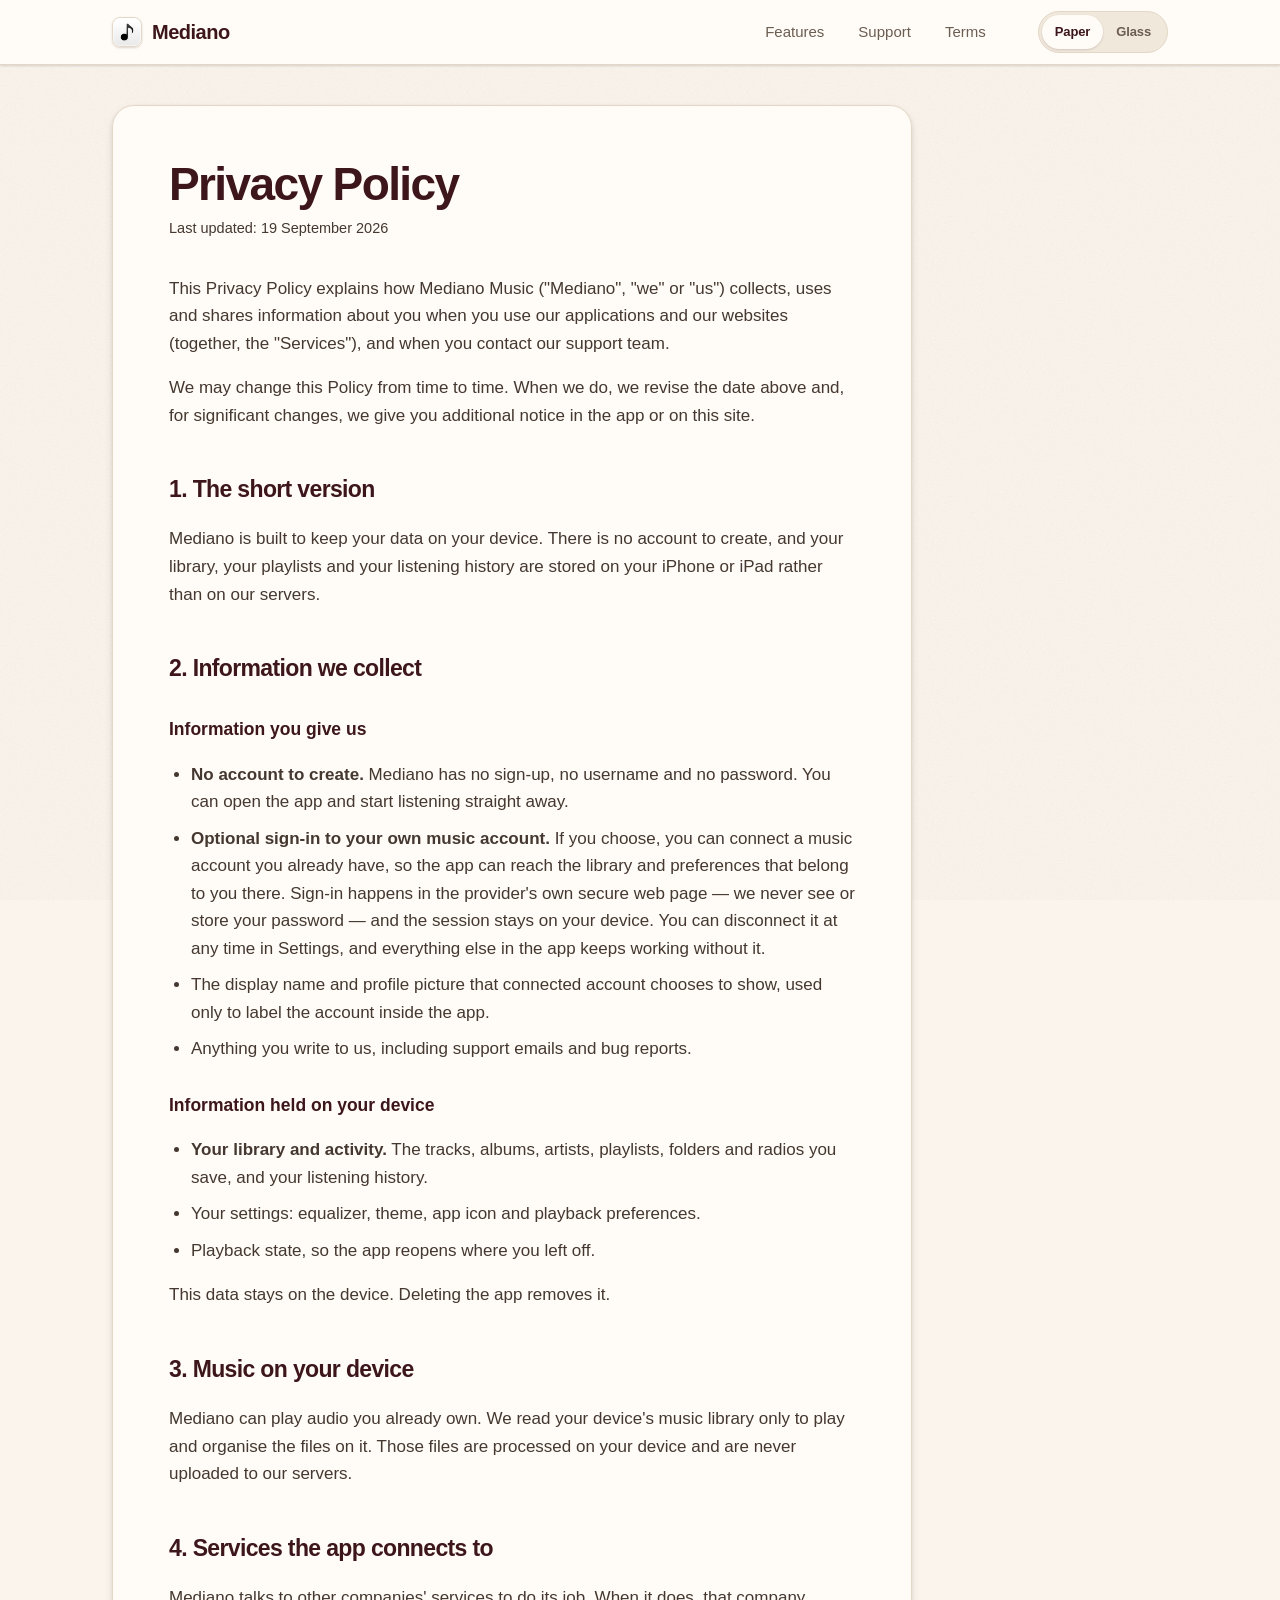
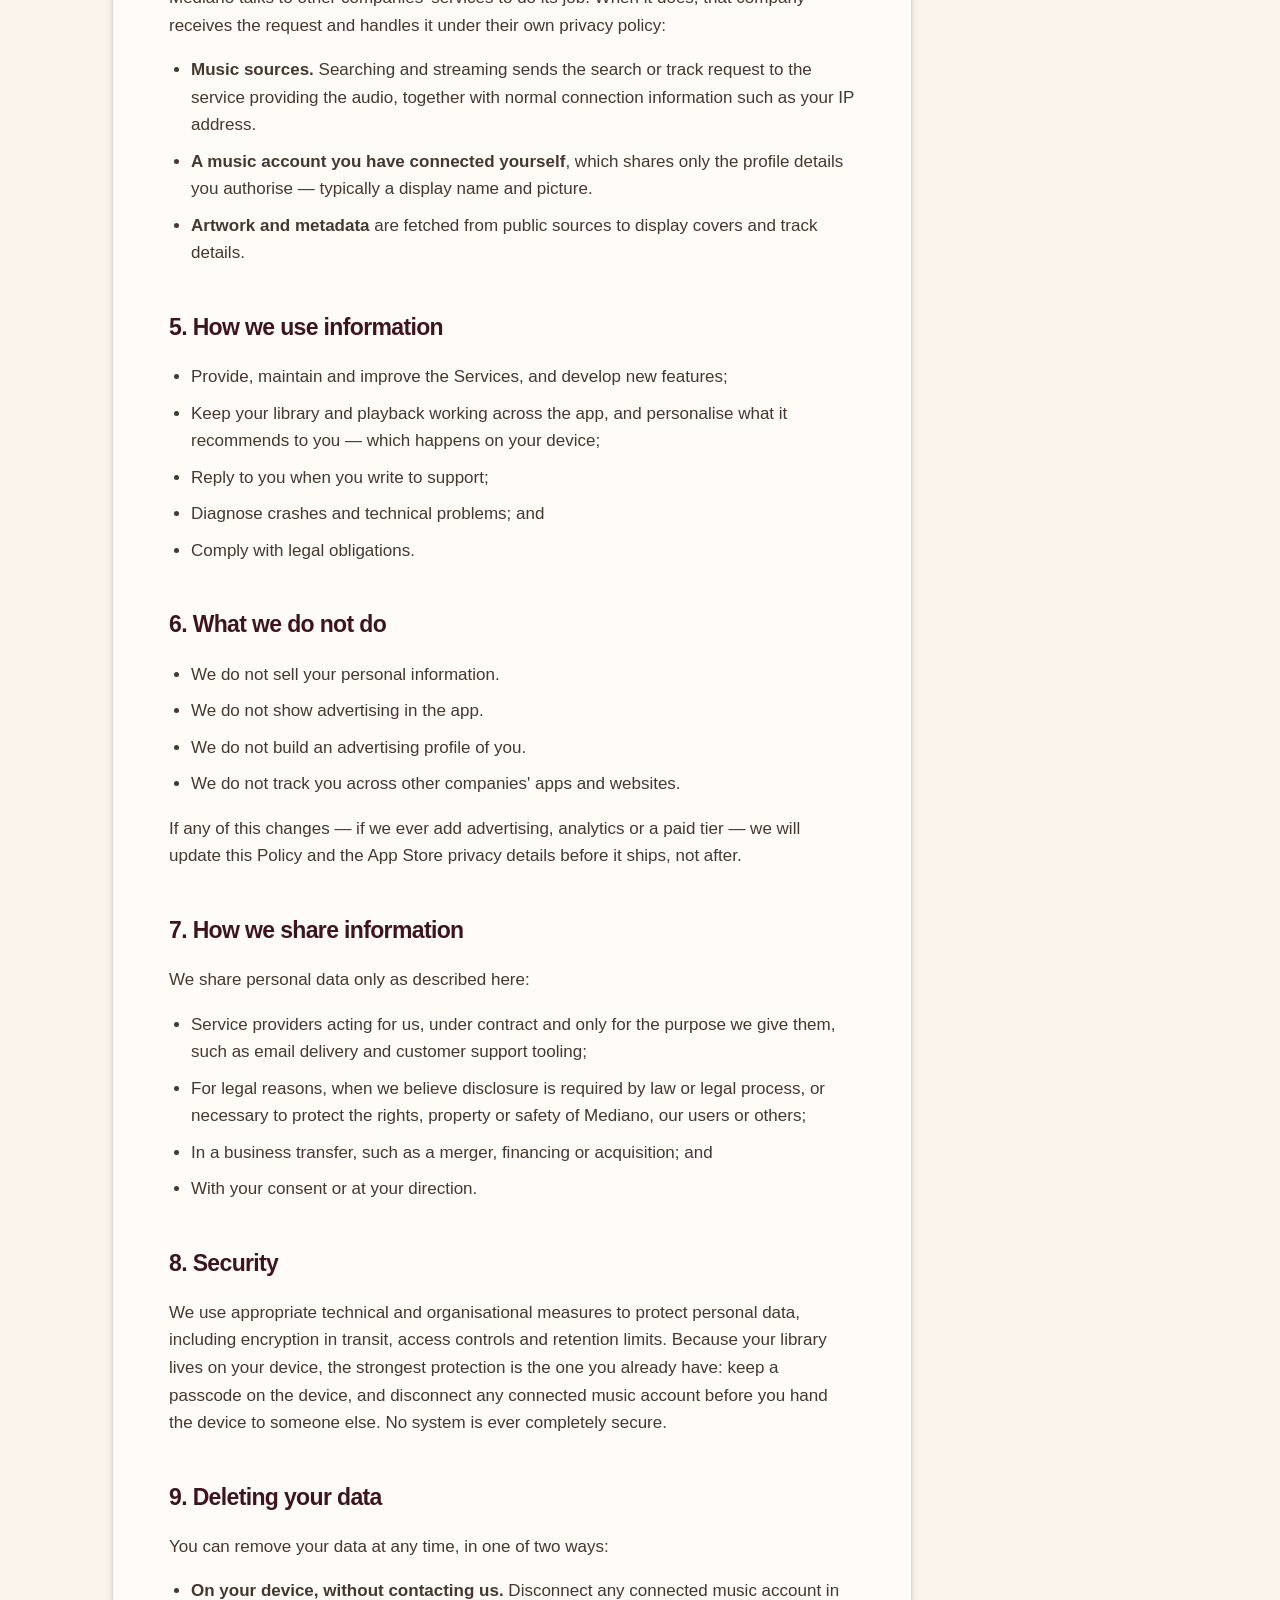
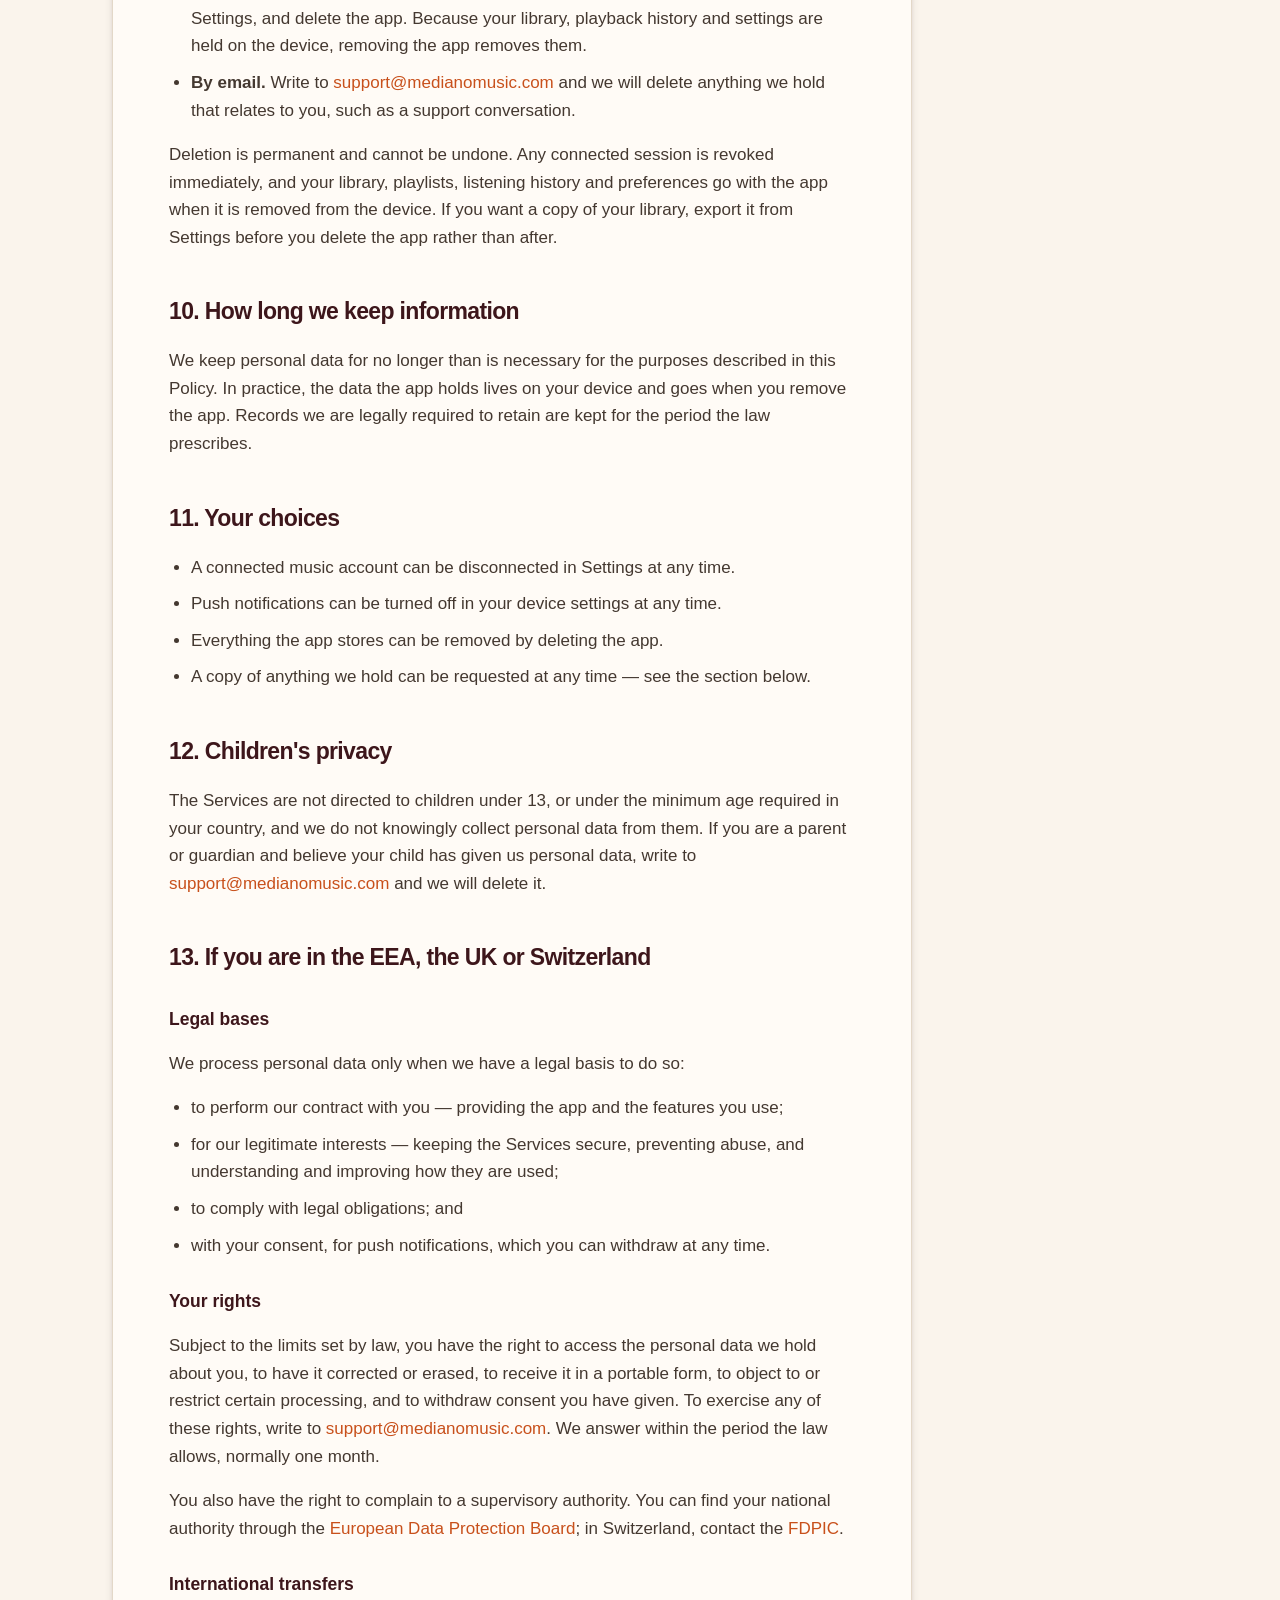
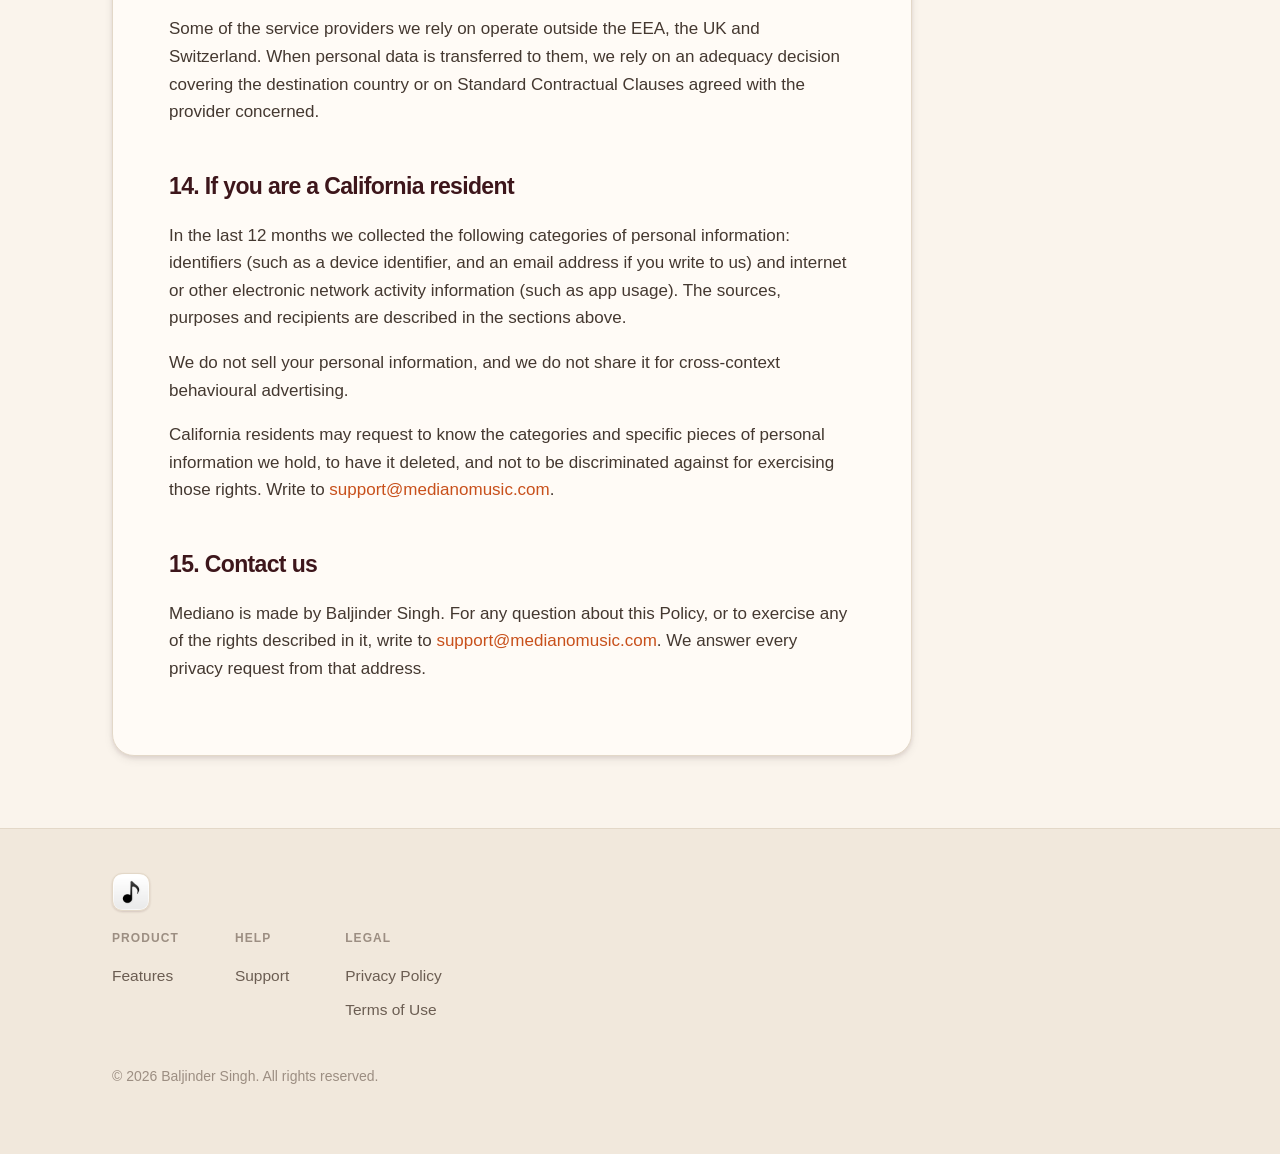
==== privacy.html @ 974071ff "Mediano website Static marketing site: landing page, support, privacy policy, terms. Includes app sc" ====
<!DOCTYPE html>
<html lang="en">
<head>
<meta charset="UTF-8">
<meta name="viewport" content="width=device-width, initial-scale=1">
<title>Privacy Policy — Mediano</title>
<meta name="theme-color" content="#FAF4EC">
<link rel="canonical" href="https://medianomusic.com/privacy.html">
<link rel="icon" href="favicon.png">
<link rel="stylesheet" href="styles.css?v=7">
</head>
<body>

<header>
  <nav class="nav wrap">
    <a class="logo" href="/"><img src="img/appicon.png" alt=""> Mediano</a>
    <div class="nav-links">
      <a href="index.html#features">Features</a>
      <a href="support.html">Support</a>
      <a href="terms.html">Terms</a>
    </div>
      <div class="skin-switch" role="group" aria-label="Site design">
        <button type="button" data-skin="paper" aria-pressed="true">Paper</button>
        <button type="button" data-skin="glass" aria-pressed="false">Glass</button>
      </div>
  </nav>
</header>

<main class="wrap">
  <article class="page">
  <h1>Privacy Policy</h1>
  <p class="updated">Last updated: 19 September 2026</p>

  <p>
    This Privacy Policy explains how Mediano Music ("Mediano", "we" or "us")
    collects, uses and shares information about you when you use our
    applications and our websites (together, the "Services"), and when you
    contact our support team.
  </p>
  <p>
    We may change this Policy from time to time. When we do, we revise the date
    above and, for significant changes, we give you additional notice in the app
    or on this site.
  </p>

  <h2>1. The short version</h2>
  <p>
    Mediano is built to keep your data on your device. There is no account to
    create, and your library, your playlists and your listening history are
    stored on your iPhone or iPad rather than on our servers.
  </p>

  <h2>2. Information we collect</h2>

  <h3>Information you give us</h3>
  <ul>
    <li><strong>No account to create.</strong> Mediano has no sign-up, no username and no password. You can open the app and start listening straight away.</li>
    <li><strong>Optional sign-in to your own music account.</strong> If you choose, you can connect a music account you already have, so the app can reach the library and preferences that belong to you there. Sign-in happens in the provider's own secure web page — we never see or store your password — and the session stays on your device. You can disconnect it at any time in Settings, and everything else in the app keeps working without it.</li>
    <li>The display name and profile picture that connected account chooses to show, used only to label the account inside the app.</li>
    <li>Anything you write to us, including support emails and bug reports.</li>
  </ul>

  <h3>Information held on your device</h3>
  <ul>
    <li><strong>Your library and activity.</strong> The tracks, albums, artists, playlists, folders and radios you save, and your listening history.</li>
    <li>Your settings: equalizer, theme, app icon and playback preferences.</li>
    <li>Playback state, so the app reopens where you left off.</li>
  </ul>
  <p>This data stays on the device. Deleting the app removes it.</p>

  <h2>3. Music on your device</h2>
  <p>
    Mediano can play audio you already own. We read your device's music library
    only to play and organise the files on it. Those files are processed on your
    device and are never uploaded to our servers.
  </p>

  <h2>4. Services the app connects to</h2>
  <p>
    Mediano talks to other companies' services to do its job. When it does, that
    company receives the request and handles it under their own privacy policy:
  </p>
  <ul>
    <li><strong>Music sources.</strong> Searching and streaming sends the search or track request to the service providing the audio, together with normal connection information such as your IP address.</li>
    <li><strong>A music account you have connected yourself</strong>, which shares only the profile details you authorise — typically a display name and picture.</li>
    <li><strong>Artwork and metadata</strong> are fetched from public sources to display covers and track details.</li>
  </ul>

  <h2>5. How we use information</h2>
  <ul>
    <li>Provide, maintain and improve the Services, and develop new features;</li>
    <li>Keep your library and playback working across the app, and personalise what it recommends to you — which happens on your device;</li>
    <li>Reply to you when you write to support;</li>
    <li>Diagnose crashes and technical problems; and</li>
    <li>Comply with legal obligations.</li>
  </ul>

  <h2>6. What we do not do</h2>
  <ul>
    <li>We do not sell your personal information.</li>
    <li>We do not show advertising in the app.</li>
    <li>We do not build an advertising profile of you.</li>
    <li>We do not track you across other companies' apps and websites.</li>
  </ul>
  <p>
    If any of this changes — if we ever add advertising, analytics or a paid
    tier — we will update this Policy and the App Store privacy details before
    it ships, not after.
  </p>

  <h2>7. How we share information</h2>
  <p>We share personal data only as described here:</p>
  <ul>
    <li>Service providers acting for us, under contract and only for the purpose we give them, such as email delivery and customer support tooling;</li>
    <li>For legal reasons, when we believe disclosure is required by law or legal process, or necessary to protect the rights, property or safety of Mediano, our users or others;</li>
    <li>In a business transfer, such as a merger, financing or acquisition; and</li>
    <li>With your consent or at your direction.</li>
  </ul>

  <h2>8. Security</h2>
  <p>
    We use appropriate technical and organisational measures to protect personal
    data, including encryption in transit, access controls and retention limits.
    Because your library lives on your device, the strongest protection is the
    one you already have: keep a passcode on the device, and disconnect any
    connected music account before you hand the device to someone else. No system
    is ever completely secure.
  </p>

  <h2>9. Deleting your data</h2>
  <p>You can remove your data at any time, in one of two ways:</p>
  <ul>
    <li><strong>On your device, without contacting us.</strong> Disconnect any connected music account in Settings, and delete the app. Because your library, playback history and settings are held on the device, removing the app removes them.</li>
    <li><strong>By email.</strong> Write to <a href="mailto:support@medianomusic.com">support@medianomusic.com</a> and we will delete anything we hold that relates to you, such as a support conversation.</li>
  </ul>
  <p>
    Deletion is permanent and cannot be undone. Any connected session is revoked
    immediately, and your library, playlists, listening history and preferences
    go with the app when it is removed from the device. If you want a copy of your
    library, export it from Settings before you delete the app rather than after.
  </p>

  <h2>10. How long we keep information</h2>
  <p>
    We keep personal data for no longer than is necessary for the purposes
    described in this Policy. In practice, the data the app holds lives on your
    device and goes when you remove the app. Records we are legally required to
    retain are kept for the period the law prescribes.
  </p>

  <h2>11. Your choices</h2>
  <ul>
    <li>A connected music account can be disconnected in Settings at any time.</li>
    <li>Push notifications can be turned off in your device settings at any time.</li>
    <li>Everything the app stores can be removed by deleting the app.</li>
    <li>A copy of anything we hold can be requested at any time — see the section below.</li>
  </ul>

  <h2>12. Children's privacy</h2>
  <p>
    The Services are not directed to children under 13, or under the minimum age
    required in your country, and we do not knowingly collect personal data from
    them. If you are a parent or guardian and believe your child has given us
    personal data, write to
    <a href="mailto:support@medianomusic.com">support@medianomusic.com</a> and we will delete it.
  </p>

  <h2>13. If you are in the EEA, the UK or Switzerland</h2>

  <h3>Legal bases</h3>
  <p>We process personal data only when we have a legal basis to do so:</p>
  <ul>
    <li>to perform our contract with you — providing the app and the features you use;</li>
    <li>for our legitimate interests — keeping the Services secure, preventing abuse, and understanding and improving how they are used;</li>
    <li>to comply with legal obligations; and</li>
    <li>with your consent, for push notifications, which you can withdraw at any time.</li>
  </ul>

  <h3>Your rights</h3>
  <p>
    Subject to the limits set by law, you have the right to access the personal
    data we hold about you, to have it corrected or erased, to receive it in a
    portable form, to object to or restrict certain processing, and to withdraw
    consent you have given. To exercise any of these rights, write to
    <a href="mailto:support@medianomusic.com">support@medianomusic.com</a>. We answer within the
    period the law allows, normally one month.
  </p>
  <p>
    You also have the right to complain to a supervisory authority. You can find
    your national authority through the
    <a href="https://edpb.europa.eu/about-edpb/board/members_en">European Data Protection Board</a>;
    in Switzerland, contact the
    <a href="https://www.edoeb.admin.ch/edoeb/en/home/the-fdpic/contact.html">FDPIC</a>.
  </p>

  <h3>International transfers</h3>
  <p>
    Some of the service providers we rely on operate outside the EEA, the UK and
    Switzerland. When personal data is transferred to them, we rely on an
    adequacy decision covering the destination country or on Standard Contractual
    Clauses agreed with the provider concerned.
  </p>

  <h2>14. If you are a California resident</h2>
  <p>
    In the last 12 months we collected the following categories of personal
    information: identifiers (such as a device identifier, and an email address
    if you write to us) and internet or other electronic network activity
    information (such as app usage). The sources, purposes and recipients are
    described in the sections above.
  </p>
  <p>
    We do not sell your personal information, and we do not share it for
    cross-context behavioural advertising.
  </p>
  <p>
    California residents may request to know the categories and specific pieces
    of personal information we hold, to have it deleted, and not to be
    discriminated against for exercising those rights. Write to
    <a href="mailto:support@medianomusic.com">support@medianomusic.com</a>.
  </p>

  <h2>15. Contact us</h2>
  <p>
    Mediano is made by Baljinder Singh. For any question about this Policy, or to
    exercise any of the rights described in it, write to
    <a href="mailto:support@medianomusic.com">support@medianomusic.com</a>. We answer every
    privacy request from that address.
  </p>
</article>
</main>

<footer>
  <div class="wrap">
    <img class="foot-mark" src="img/appicon.png" alt="Mediano">
    <div class="foot">
      <div class="foot-col"><h4>Product</h4><a href="index.html#features">Features</a></div>
      <div class="foot-col"><h4>Help</h4><a href="support.html">Support</a></div>
      <div class="foot-col"><h4>Legal</h4><a href="privacy.html">Privacy Policy</a><a href="terms.html">Terms of Use</a></div>
    </div>
    <p class="copy">© 2026 Baljinder Singh. All rights reserved.</p>
  </div>
</footer>

<script src="paper.js?v=7"></script>
</body>
</html>
---- styles.css ----
/* ===================================================================
   Mediano — paper.
   The web translation of the app's design language.

   Taken straight from the app:
     · AuriaPalette.linen / .bone      -> the paper the site is printed on
     · AuriaPalette.maroon (default)   -> the brand ink
     · builtInAccents "Rust" #C8501B   -> the accent that acts
     · PaperMetrics.openRadius 22      -> every corner
     · PaperMetrics.sideInset 22       -> every gutter
     · PaperMotion.unfold spring       -> how things arrive

   PaperUnfold's rules are law here too:
     1. A sheet is opaque from frame one. No opacity animation. Ever.
     2. Content never scales and never reflows. It sits at final size
        and gets uncovered.
     3. No blur, no cross-fade, no placeholder.
   =================================================================== */

:root {
  /* paper */
  --paper:        #FAF4EC;  /* linen bg       */
  --paper-raised: #FFFBF6;  /* linen surface  */
  --paper-warm:   #EADFCE;  /* linen warm     */
  --paper-sunk:   #F1E8DC;  /* linen bgSoft   */

  /* ink */
  --ink:          #241A15;  /* cocoa bg, used as text */
  --ink-soft:     #6B5D52;
  --ink-faint:    #9C8E82;

  /* brand */
  --maroon:       #3D161B;  /* default palette bg      */
  --maroon-lift:  #54242B;  /* default palette surface */
  --rust:         #C8501B;  /* accent "Rust"           */
  --amber:        #B8790E;  /* accent "Amber"          */

  /* paper edges — warm, never grey */
  --edge:         #E3D8C8;

  /* Material elevation, warmed. Two shadows each: key light + ambient. */
  --lift-1: 0 1px 2px rgba(61, 22, 27, .10), 0 1px 3px rgba(61, 22, 27, .06);
  --lift-2: 0 2px 4px rgba(61, 22, 27, .10), 0 4px 10px rgba(61, 22, 27, .07);
  --lift-3: 0 4px 8px rgba(61, 22, 27, .11), 0 10px 22px rgba(61, 22, 27, .09);
  --lift-4: 0 8px 14px rgba(61, 22, 27, .13), 0 20px 40px rgba(61, 22, 27, .11);

  --radius:  22px;   /* PaperMetrics.openRadius */
  --radius-s: 14px;
  --inset:   22px;   /* PaperMetrics.sideInset  */
  --maxw:   1100px;
}

* { box-sizing: border-box; }
html { scroll-behavior: smooth; }

body {
  margin: 0;
  color: var(--ink);
  background: var(--paper);
  font: 17px/1.62 -apple-system, BlinkMacSystemFont, "SF Pro Text", "Segoe UI",
        Roboto, Helvetica, Arial, sans-serif;
  -webkit-font-smoothing: antialiased;
  text-rendering: optimizeLegibility;
}

/* The grain. A single tiled SVG, so the paper is never a flat colour.
   z-index: -1 keeps this fixed layer behind the page for good. At z-index 0
   it could composite over everything below the fold and blank the page. */
body::before {
  content: "";
  position: fixed; inset: 0; pointer-events: none; z-index: -1;
  opacity: .45;
  background-image: url("data:image/svg+xml,%3Csvg xmlns='http://www.w3.org/2000/svg' width='140' height='140'%3E%3Cfilter id='n'%3E%3CfeTurbulence type='fractalNoise' baseFrequency='.85' numOctaves='3'/%3E%3CfeColorMatrix type='saturate' values='0'/%3E%3C/filter%3E%3Crect width='140' height='140' filter='url(%23n)' opacity='.22'/%3E%3C/svg%3E");
}
main, header, footer { position: relative; z-index: 1; }

a { color: var(--rust); text-decoration: none; }
a:hover { text-decoration: underline; }

.wrap { max-width: var(--maxw); margin: 0 auto; padding-inline: var(--inset); }

/* ---------------- top bar: a sheet laid over the page ---------------- */
header {
  position: sticky; top: 0; z-index: 40;
  background: var(--paper-raised);
  border-bottom: 1px solid var(--edge);
  box-shadow: var(--lift-1);
}
.nav { display: flex; align-items: center; gap: 24px; height: 64px; }
.logo {
  font-weight: 800; font-size: 20px; letter-spacing: -.025em;
  color: var(--maroon);
}
.logo:hover { text-decoration: none; }
.nav-links { margin-left: auto; display: flex; gap: 6px; }
.nav-links a {
  color: var(--ink-soft); font-size: 15px; font-weight: 500;
  padding: 8px 14px; border-radius: 999px;
}
.nav-links a:hover { background: var(--paper-sunk); color: var(--ink); text-decoration: none; }

/* ---------------- hero ---------------- */
.hero { padding-block: 84px 20px; }
.hero-inner { max-width: 760px; }

.chip {
  display: inline-flex; align-items: center; gap: 8px;
  background: var(--paper-raised); border: 1px solid var(--edge);
  border-radius: 999px; padding: 7px 16px 7px 12px;
  font-size: 13.5px; font-weight: 600; color: var(--maroon);
  box-shadow: var(--lift-1); margin-bottom: 26px;
}
.chip .dot {
  width: 8px; height: 8px; border-radius: 50%; background: var(--rust);
}

h1 {
  font-size: clamp(42px, 7.4vw, 82px);
  line-height: .98; letter-spacing: -.035em; font-weight: 800;
  margin: 0 0 22px; color: var(--maroon);
}
h1 em { font-style: normal; color: var(--rust); }

.lede {
  font-size: clamp(17px, 2.1vw, 21px); color: var(--ink-soft);
  max-width: 600px; margin: 0 0 32px;
}

/* ---------------- buttons: paper that presses ---------------- */
.row { display: flex; gap: 12px; flex-wrap: wrap; align-items: center; }

.btn {
  position: relative; overflow: hidden;
  display: inline-flex; align-items: center; gap: 9px;
  padding: 14px 26px; border-radius: 999px;
  font-size: 16px; font-weight: 650; border: 1px solid transparent;
  cursor: pointer; user-select: none;
  transition: box-shadow .18s ease, transform .18s ease, background .18s ease;
}
.btn-primary {
  background: var(--rust); color: #FFF7F1; box-shadow: var(--lift-2);
}
.btn-primary:hover { box-shadow: var(--lift-3); transform: translateY(-1px); text-decoration: none; }
.btn-primary:active { box-shadow: var(--lift-1); transform: translateY(1px); }

.btn-paper {
  background: var(--paper-raised); color: var(--maroon);
  border-color: var(--edge); box-shadow: var(--lift-1);
}
.btn-paper:hover { box-shadow: var(--lift-2); transform: translateY(-1px); text-decoration: none; }
.btn-paper:active { box-shadow: none; transform: translateY(1px); }

.btn[aria-disabled="true"] { opacity: .5; pointer-events: none; }

/* Material ripple — driven by paper.js */
.ripple {
  position: absolute; border-radius: 50%; transform: scale(0);
  background: currentColor; opacity: .26; pointer-events: none;
  animation: ripple .55s cubic-bezier(.22,.61,.36,1) forwards;
}
@keyframes ripple { to { transform: scale(2.6); opacity: 0; } }

/* ---------------- sections ---------------- */
section { padding-block: 64px; }
.section-head { max-width: 640px; margin-bottom: 36px; }
h2 {
  font-size: clamp(30px, 4.2vw, 44px); letter-spacing: -.028em;
  font-weight: 800; margin: 0 0 12px; color: var(--maroon);
}
.section-lede { color: var(--ink-soft); margin: 0; font-size: 18px; }

/* ---------------- the sheets ---------------- */
.grid {
  display: grid; gap: 16px;
  grid-template-columns: repeat(auto-fit, minmax(258px, 1fr));
}

.sheet {
  background: var(--paper-raised);
  border: 1px solid var(--edge);
  border-radius: var(--radius);
  padding: 26px 24px 28px;
  box-shadow: var(--lift-1);
  transition: box-shadow .22s ease, transform .22s ease;
}
.sheet:hover { box-shadow: var(--lift-3); transform: translateY(-3px); }

.sheet h3 {
  margin: 0 0 8px; font-size: 19px; font-weight: 700;
  letter-spacing: -.015em; color: var(--maroon);
}
.sheet p { margin: 0; color: var(--ink-soft); font-size: 15.5px; line-height: 1.55; }

.sheet .mark {
  width: 40px; height: 40px; border-radius: 12px; margin-bottom: 16px;
  display: grid; place-items: center;
  background: var(--paper-warm); color: var(--maroon);
  font-size: 19px; font-weight: 800;
}
.sheet.signature { background: var(--maroon); border-color: var(--maroon); }
.sheet.signature h3 { color: #FBEFE6; }
.sheet.signature p { color: #D8C3B8; }
.sheet.signature .mark { background: var(--maroon-lift); color: #F6D9C4; }

/* ---------------- specs: one folded strip ---------------- */
.specs {
  display: grid; gap: 1px; background: var(--edge);
  border: 1px solid var(--edge); border-radius: var(--radius);
  overflow: hidden; box-shadow: var(--lift-2);
  grid-template-columns: repeat(auto-fit, minmax(190px, 1fr));
}
.spec { background: var(--paper-raised); padding: 24px; }
.spec dt {
  margin: 0 0 6px; font-size: 12px; font-weight: 700; letter-spacing: .09em;
  text-transform: uppercase; color: var(--ink-faint);
}
.spec dd { margin: 0; font-size: 18px; font-weight: 700; color: var(--maroon); }

/* ---------------- closing band ---------------- */
.band {
  background: var(--maroon); color: #FBEFE6;
  border-radius: var(--radius); padding: clamp(32px, 6vw, 60px);
  box-shadow: var(--lift-4);
}
.band h2 { color: #FBEFE6; }
.band p { color: #D8C3B8; font-size: 18px; max-width: 520px; margin: 0 0 28px; }
.band .btn-paper { background: #FBEFE6; border-color: transparent; color: var(--maroon); }

/* ---------------- unfold (PaperMotion) ----------------
   Uncovered, never faded. The sheet is opaque the whole way. */
/* Safe by default: the sheet is only hidden once paper.js says it is running,
   so if the script never loads the page still reads perfectly. */
.paper-js .unfold { clip-path: inset(0 0 100% 0); }
.unfold.open {
  clip-path: inset(0 0 0 0);
  transition: clip-path .46s cubic-bezier(.19,.87,.30,1.02);  /* response .46 */
}
/* An inset(0) clip keeps cutting anything outside the box — which squares off
   every shadow at the corners. Once it is open, drop the clip entirely. */
.unfold.done { clip-path: none; transition: none; }
@media (prefers-reduced-motion: reduce) {
  .paper-js .unfold, .unfold.open { clip-path: none; transition: none; }
  html { scroll-behavior: auto; }
}

/* ---------------- legal / support pages ---------------- */
.page {
  background: var(--paper-raised); border: 1px solid var(--edge);
  border-radius: var(--radius); box-shadow: var(--lift-2);
  padding: clamp(28px, 5vw, 56px); margin-block: 40px 72px;
  max-width: 800px;
}
.page h1 { font-size: clamp(32px, 5vw, 46px); margin-bottom: 10px; }
.page h2 { font-size: 23px; margin-top: 42px; }
.page h3 { font-size: 17.5px; margin: 28px 0 6px; color: var(--maroon); font-weight: 700; }
.page p, .page li { color: #443830; }
.page ul { padding-left: 22px; }
.page li { margin-bottom: 9px; }
.updated { color: var(--ink-faint); font-size: 14.5px; margin: 0 0 34px; }

.note {
  background: #FDF1D8; border: 1px solid #E8C98A;
  border-left: 5px solid var(--amber);
  border-radius: var(--radius-s); padding: 16px 18px; margin: 22px 0;
  font-size: 15px; color: #5C4517;
}
.note code {
  background: #F3E2BC; border-radius: 6px; padding: 1px 6px;
  font-size: 13.5px; font-family: ui-monospace, SFMono-Regular, Menlo, monospace;
}

/* ---------------- footer ---------------- */
footer {
  background: var(--paper-sunk); border-top: 1px solid var(--edge);
  padding-block: 44px 52px; margin-top: 24px;
}
.foot { display: flex; gap: 56px; flex-wrap: wrap; }
.foot-col h4 {
  margin: 0 0 14px; font-size: 12px; font-weight: 700; letter-spacing: .09em;
  text-transform: uppercase; color: var(--ink-faint);
}
.foot-col a { display: block; color: var(--ink-soft); margin-bottom: 9px; font-size: 15.5px; }
.foot-col a:hover { color: var(--maroon); text-decoration: none; }
.copy { color: var(--ink-faint); font-size: 14px; margin-top: 34px; }

@media (max-width: 640px) {
  .hero { padding-block: 56px 12px; }
  section { padding-block: 46px; }
  .foot { gap: 32px; }
  .nav-links a { padding: 8px 10px; font-size: 14px; }
}

/* ---------------- the shots ----------------
   Screenshots sit on paper like photographs laid on a desk: a warm mount,
   a real shadow, and the device's own rounded screen preserved. */
.shots {
  display: grid; gap: 20px;
  grid-template-columns: repeat(4, 1fr);
}
.shot {
  margin: 0; background: var(--paper-raised);
  border: 1px solid var(--edge); border-radius: var(--radius);
  padding: 14px 14px 18px; box-shadow: var(--lift-2);
  transition: box-shadow .22s ease, transform .22s ease;
}
.shot:hover { box-shadow: var(--lift-4); transform: translateY(-4px); }
.shot img {
  display: block; width: 100%; height: auto;
  border-radius: 14px; background: var(--maroon);
}
.shot figcaption {
  margin-top: 13px; text-align: center;
  font-size: 14.5px; font-weight: 650; color: var(--maroon);
}
.shot figcaption span {
  display: block; font-weight: 400; color: var(--ink-faint); font-size: 13px;
}

/* On a phone the row becomes a swipe, with the paper edge bleeding off. */
@media (max-width: 860px) {
  .shots {
    grid-template-columns: repeat(4, 74%);
    overflow-x: auto; scroll-snap-type: x mandatory;
    padding-bottom: 10px; margin-inline: calc(var(--inset) * -1);
    padding-inline: var(--inset);
    scrollbar-width: none;
  }
  .shots::-webkit-scrollbar { display: none; }
  .shot { scroll-snap-align: center; }
}

/* ===================================================================
   LOUD. The app tints its whole screen from the album artwork —
   the site does the same thing with light behind the paper.
   =================================================================== */

/* ---- hero: type on the left, the app itself on the right ---- */
.stage {
  display: grid; grid-template-columns: 1.05fr .95fr;
  gap: 40px; align-items: center;
  padding-block: 72px 60px;
}
@media (max-width: 900px) {
  .stage { grid-template-columns: 1fr; gap: 8px; padding-block: 48px 40px; }
}

h1.huge {
  font-size: clamp(52px, 9vw, 104px);
  line-height: .9; letter-spacing: -.045em; margin: 0 0 18px;
}
.one-line { font-size: clamp(18px, 2.3vw, 23px); color: var(--ink-soft); margin: 0 0 30px; }

/* the glow: the artwork tint, escaped from the phone */
.glow { position: relative; display: grid; place-items: center; min-height: 420px; }
.glow::before {
  content: ""; position: absolute; inset: -6% -10%;
  background:
    radial-gradient(42% 40% at 30% 28%, #6B3FA0 0%, transparent 62%),
    radial-gradient(46% 42% at 72% 38%, #A81F3C 0%, transparent 64%),
    radial-gradient(52% 48% at 50% 82%, #1C6B63 0%, transparent 66%);
  filter: blur(46px); opacity: .58; z-index: 0;
}
.glow img {
  position: relative; z-index: 1;
  width: min(300px, 74vw); height: auto; border-radius: 30px;
  box-shadow: 0 30px 60px rgba(61,22,27,.34), 0 8px 18px rgba(61,22,27,.22);
}

/* ---- full-bleed maroon band with a fanned stack of phones ---- */
.dark-band {
  background: var(--maroon); color: #FBEFE6;
  padding-block: 72px 0; margin-top: 24px;
  overflow: hidden;
}
.dark-band h2 { color: #FBEFE6; margin-bottom: 8px; }
.dark-band .section-lede { color: #C9AEA3; }
.fan {
  display: flex; justify-content: center; align-items: flex-end;
  gap: 0; margin-top: 44px; padding-bottom: 0;
}
.fan img {
  width: min(252px, 30vw); height: auto; border-radius: 26px 26px 0 0;
  box-shadow: 0 -8px 40px rgba(0,0,0,.42);
  border: 1px solid rgba(251,239,230,.10); border-bottom: 0;
}
.fan img:nth-child(1) { transform: rotate(-7deg) translate(34px, 26px); z-index: 1; }
.fan img:nth-child(2) { transform: translateY(-6px); z-index: 3; }
.fan img:nth-child(3) { transform: rotate(7deg) translate(-34px, 26px); z-index: 2; }
@media (max-width: 700px) {
  .fan img:nth-child(1) { transform: rotate(-8deg) translate(48px, 32px); }
  .fan img:nth-child(3) { transform: rotate(8deg) translate(-48px, 32px); }
}

/* ---- tiles: a word and a mark, nothing more ---- */
.tiles {
  display: grid; gap: 14px;
  grid-template-columns: repeat(auto-fit, minmax(182px, 1fr));
}
.tile {
  background: var(--paper-raised); border: 1px solid var(--edge);
  border-radius: var(--radius); padding: 22px 20px 24px;
  box-shadow: var(--lift-1);
  transition: box-shadow .2s ease, transform .2s ease;
}
.tile:hover { box-shadow: var(--lift-3); transform: translateY(-3px); }
.tile b { display: block; font-size: 18px; letter-spacing: -.015em; color: var(--maroon); }
.tile span { display: block; margin-top: 3px; color: var(--ink-faint); font-size: 14px; }
.tile .glyph {
  font-size: 26px; line-height: 1; margin-bottom: 14px; display: block; color: var(--rust);
}

/* ---- palettes: the app's own themes, as paint ---- */
.paints { display: flex; flex-wrap: wrap; gap: 10px; }
.paint {
  width: 62px; height: 62px; border-radius: 16px;
  border: 1px solid rgba(61,22,27,.14); box-shadow: var(--lift-1);
}

/* ---- big closing type ---- */
.shout {
  font-size: clamp(34px, 6.2vw, 64px); line-height: .98;
  letter-spacing: -.035em; font-weight: 800; margin: 0 0 24px;
}

/* ---- corrections: louder ---- */
.band .shout {
  font-size: clamp(36px, 6.4vw, 68px); line-height: .98;
  letter-spacing: -.035em; font-weight: 800; color: #FBEFE6;
  margin: 0 0 26px; max-width: none;
}
.glow::before { opacity: .78; filter: blur(52px); inset: -12% -16%; }

.tiles { grid-template-columns: repeat(auto-fit, minmax(210px, 1fr)); gap: 16px; }
.tile { padding: 26px 24px 28px; }
.tile .glyph { font-size: 32px; margin-bottom: 18px; }
.tile b { font-size: 20px; }
.tile span { font-size: 14.5px; margin-top: 5px; }

/* every third tile is inked, so the grid has a pulse */
.tile:nth-child(3n+1) { background: var(--maroon); border-color: var(--maroon); }
.tile:nth-child(3n+1) b { color: #FBEFE6; }
.tile:nth-child(3n+1) span { color: #C9AEA3; }
.tile:nth-child(3n+1) .glyph { color: #F0A97C; }

.paints {
  display: grid; grid-template-columns: repeat(auto-fit, minmax(72px, 1fr));
  gap: 12px;
}
.paint { width: 100%; height: 88px; border-radius: 18px; }

/* 16 themes read as two clean rows of eight, not a ragged wrap */
@media (min-width: 900px) { .paints { grid-template-columns: repeat(8, 1fr); } }
@media (max-width: 899px) { .paints { grid-template-columns: repeat(4, 1fr); } }

/* ---- the mark, on the page itself ---- */
.logo { display: inline-flex; align-items: center; gap: 10px; }
.logo img {
  width: 30px; height: 30px; border-radius: 8px; display: block;
  box-shadow: var(--lift-1); border: 1px solid var(--edge);
}

/* big, over the closing band */
.band .mark-big {
  width: 84px; height: 84px; border-radius: 21px; display: block;
  margin-bottom: 24px; box-shadow: var(--lift-3);
}

/* the hero chip wears it too */
.chip img {
  width: 20px; height: 20px; border-radius: 6px; display: block;
  border: 1px solid var(--edge);
}

footer .foot-mark {
  width: 38px; height: 38px; border-radius: 10px; display: block;
  margin-bottom: 18px; border: 1px solid var(--edge); box-shadow: var(--lift-1);
}

/* ---- the two things nobody else does ---- */
.duo {
  display: grid; grid-template-columns: 1fr 1fr; gap: 18px;
}
@media (max-width: 860px) { .duo { grid-template-columns: 1fr; } }

.big-sheet {
  border-radius: var(--radius); padding: 34px 32px 36px;
  box-shadow: var(--lift-3); border: 1px solid var(--edge);
  background: var(--paper-raised);
}
.big-sheet.ink { background: var(--maroon); border-color: var(--maroon); }
.big-sheet h3 {
  font-size: clamp(24px, 3vw, 32px); letter-spacing: -.025em;
  font-weight: 800; margin: 0 0 12px; color: var(--maroon); line-height: 1.05;
}
.big-sheet.ink h3 { color: #FBEFE6; }
.big-sheet p { margin: 0; color: var(--ink-soft); font-size: 16.5px; }
.big-sheet.ink p { color: #D8C3B8; }
.big-sheet .kicker {
  display: inline-block; font-size: 12px; font-weight: 700;
  letter-spacing: .1em; text-transform: uppercase;
  color: var(--rust); margin-bottom: 14px;
}
.big-sheet.ink .kicker { color: #F0A97C; }

/* numbers doing the talking */
.figures { display: flex; gap: 28px; flex-wrap: wrap; margin-top: 26px; }
.figure b {
  display: block; font-size: clamp(26px, 3.4vw, 36px); font-weight: 800;
  letter-spacing: -.03em; color: #FBEFE6; line-height: 1;
}
.figure span {
  display: block; margin-top: 6px; font-size: 12.5px; font-weight: 600;
  letter-spacing: .08em; text-transform: uppercase; color: #C9AEA3;
}


/* ===================================================================
   GLASS — the app's second skin.
   White, not black. Liquid Glass is clear material over a light ground:
   the panes are frosted white, the rims are bright, and colour only
   ever arrives as a faint tint from what sits behind the glass.
   =================================================================== */

/* the switch */
.skin-switch {
  margin-left: 14px; display: inline-flex; align-items: center;
  background: var(--paper-sunk); border: 1px solid var(--edge);
  border-radius: 999px; padding: 3px; flex: none;
}
.skin-switch button {
  appearance: none; border: 0; cursor: pointer; font: inherit;
  font-size: 13px; font-weight: 650; letter-spacing: -.01em;
  padding: 6px 13px; border-radius: 999px; color: var(--ink-soft);
  background: transparent; transition: background .2s ease, color .2s ease;
}
.skin-switch button[aria-pressed="true"] {
  background: var(--paper-raised); color: var(--maroon); box-shadow: var(--lift-1);
}

html[data-skin="glass"] {
  --ink:          #16161A;
  --ink-soft:     #5B5B66;
  --ink-faint:    #8E8E9A;
  --maroon:       #0E0E12;          /* headings: near-black, not a colour */
  --edge:         rgba(16,16,22,.10);
  --paper:        #FFFFFF;
  --paper-raised: rgba(255,255,255,.72);
  --paper-sunk:   rgba(16,16,22,.04);
  --paper-warm:   rgba(16,16,22,.06);
  --rust:         #1F6FEB;          /* one live colour, iOS blue */
  --amber:        #B8790E;

  --lift-1: 0 1px 2px rgba(16,16,22,.05), 0 1px 3px rgba(16,16,22,.04);
  --lift-2: 0 2px 6px rgba(16,16,22,.06), 0 6px 16px rgba(16,16,22,.05);
  --lift-3: 0 4px 10px rgba(16,16,22,.07), 0 14px 30px rgba(16,16,22,.07);
  --lift-4: 0 10px 20px rgba(16,16,22,.08), 0 26px 50px rgba(16,16,22,.09);
}

html[data-skin="glass"] body { background: var(--paper); color: var(--ink); }

/* Light behind the glass — pale, wide, almost white. Without it the frost
   has nothing to refract and the panes look like plain boxes. */
html[data-skin="glass"] body::before {
  opacity: 1; filter: blur(60px);
  background-image:
    radial-gradient(46% 40% at 12% 8%,  rgba(31,111,235,.16) 0%, transparent 70%),
    radial-gradient(44% 38% at 88% 14%, rgba(255,86,120,.13) 0%, transparent 70%),
    radial-gradient(48% 42% at 20% 78%, rgba(120,86,255,.12) 0%, transparent 72%),
    radial-gradient(44% 40% at 84% 88%, rgba(0,180,160,.12) 0%, transparent 70%);
}

/* every pane: frosted white, hairline rim, a bright line along the top edge */
html[data-skin="glass"] header,
html[data-skin="glass"] .sheet,
html[data-skin="glass"] .tile,
html[data-skin="glass"] .shot,
html[data-skin="glass"] .page,
html[data-skin="glass"] .spec,
html[data-skin="glass"] .big-sheet,
html[data-skin="glass"] .chip,
html[data-skin="glass"] .skin-switch,
html[data-skin="glass"] .swipe-demo,
html[data-skin="glass"] .band,
html[data-skin="glass"] .dark-band,
html[data-skin="glass"] .tile:nth-child(3n+1),
html[data-skin="glass"] .big-sheet.ink,
html[data-skin="glass"] footer {
  background: var(--paper-raised);
  backdrop-filter: blur(28px) saturate(190%);
  -webkit-backdrop-filter: blur(28px) saturate(190%);
  border: 1px solid var(--edge);
  box-shadow: inset 0 1px 0 rgba(255,255,255,.9), var(--lift-2);
  color: var(--ink);
}
html[data-skin="glass"] header { border-width: 0 0 1px; border-radius: 0; }
html[data-skin="glass"] footer { border-width: 1px 0 0; border-radius: 0; background: rgba(255,255,255,.6); }
html[data-skin="glass"] .dark-band { border-inline: 0; border-radius: 0; }

/* ink variants have no ink here — they read by being brighter glass */
html[data-skin="glass"] .tile:nth-child(3n+1),
html[data-skin="glass"] .big-sheet.ink,
html[data-skin="glass"] .band {
  background: rgba(255,255,255,.86);
  box-shadow: inset 0 1px 0 #FFF, var(--lift-3);
}
html[data-skin="glass"] .tile:nth-child(3n+1) b,
html[data-skin="glass"] .big-sheet.ink h3,
html[data-skin="glass"] .band h2,
html[data-skin="glass"] .band .shout,
html[data-skin="glass"] .dark-band h2,
html[data-skin="glass"] .figure b,
html[data-skin="glass"] .page h3 { color: var(--maroon); }
html[data-skin="glass"] .tile:nth-child(3n+1) span,
html[data-skin="glass"] .big-sheet.ink p,
html[data-skin="glass"] .band p,
html[data-skin="glass"] .dark-band .section-lede { color: var(--ink-soft); }
html[data-skin="glass"] .figure span,
html[data-skin="glass"] .tile:nth-child(3n+1) .glyph { color: var(--ink-faint); }
html[data-skin="glass"] .big-sheet.ink .kicker { color: var(--rust); }

/* glass buttons: clear, rimmed, lit from the top */
html[data-skin="glass"] .btn-primary {
  background: rgba(31,111,235,.92); color: #FFF; border: 1px solid rgba(31,111,235,.5);
  backdrop-filter: blur(20px) saturate(190%);
  -webkit-backdrop-filter: blur(20px) saturate(190%);
  box-shadow: inset 0 1px 0 rgba(255,255,255,.45), var(--lift-2);
}
html[data-skin="glass"] .btn-paper,
html[data-skin="glass"] .band .btn-paper {
  background: rgba(255,255,255,.7); color: var(--maroon);
  border: 1px solid var(--edge);
  backdrop-filter: blur(20px) saturate(190%);
  -webkit-backdrop-filter: blur(20px) saturate(190%);
  box-shadow: inset 0 1px 0 #FFF, var(--lift-1);
}
html[data-skin="glass"] .nav-links a:hover { background: rgba(16,16,22,.05); color: var(--maroon); }
html[data-skin="glass"] .skin-switch button[aria-pressed="true"] { background: #FFF; color: var(--maroon); }

/* glass icon tiles: the glyph sits on its own small pane */
html[data-skin="glass"] .tile .glyph,
html[data-skin="glass"] .sheet .mark {
  width: 46px; height: 46px; border-radius: 14px;
  display: grid; place-items: center; font-size: 22px;
  background: rgba(255,255,255,.75);
  border: 1px solid var(--edge);
  box-shadow: inset 0 1px 0 #FFF, var(--lift-1);
  backdrop-filter: blur(14px); -webkit-backdrop-filter: blur(14px);
  color: var(--rust);
}

html[data-skin="glass"] .glow::before { opacity: .5; filter: blur(60px); }
html[data-skin="glass"] .shot img { background: rgba(16,16,22,.06); }
html[data-skin="glass"] .paint { border-color: var(--edge); }
html[data-skin="glass"] .specs { background: var(--edge); }
html[data-skin="glass"] .swipe-demo .lines i { background: rgba(16,16,22,.10); }
html[data-skin="glass"] .page p, html[data-skin="glass"] .page li { color: #3C3C46; }
html[data-skin="glass"] .logo img,
html[data-skin="glass"] .chip img,
html[data-skin="glass"] .foot-mark { border-color: var(--edge); }
html[data-skin="glass"] .chip { color: var(--maroon); }
html[data-skin="glass"] .chip .dot { background: var(--rust); }

/* the material change is worth watching */
html[data-skin] body,
html[data-skin] .sheet, html[data-skin] .tile, html[data-skin] .big-sheet,
html[data-skin] .page, html[data-skin] .shot, html[data-skin] header,
html[data-skin] footer, html[data-skin] .btn, html[data-skin] .spec {
  transition: background-color .4s ease, color .4s ease,
              border-color .4s ease, box-shadow .4s ease;
}

/* ---- the swipe, shown ----
   A real crop of the mini player, sunk into the sheet like a strip of film,
   with a chevron either side saying which way it goes. */
.swipe-demo {
  margin: 26px 0 0; padding: 18px 8px 14px;
  background: var(--maroon);
  border: 1px solid rgba(61,22,27,.18);
  border-radius: 20px;
  display: grid;
  grid-template-columns: auto 1fr auto;
  align-items: center; gap: 4px;
  box-shadow: inset 0 2px 10px rgba(0,0,0,.35);
  overflow: hidden;
}
.swipe-demo img {
  grid-row: 1; width: 100%; height: auto; display: block;
  border-radius: 13px;
  box-shadow: 0 6px 18px rgba(0,0,0,.42);
}
.swipe-demo .chev {
  grid-row: 1; display: grid; place-items: center;
  color: #F0A97C; width: 30px;
}
.swipe-demo .chev-l { animation: nudge-l 2.4s ease-in-out infinite; }
.swipe-demo .chev-r { animation: nudge-r 2.4s ease-in-out infinite; }
@keyframes nudge-l {
  0%, 62%, 100% { transform: translateX(0);   opacity: .75; }
  76%           { transform: translateX(-4px); opacity: 1; }
}
@keyframes nudge-r {
  0%, 62%, 100% { transform: translateX(0);   opacity: .75; }
  76%           { transform: translateX(4px);  opacity: 1; }
}
@media (prefers-reduced-motion: reduce) {
  .swipe-demo .chev-l, .swipe-demo .chev-r { animation: none; }
}
.swipe-demo figcaption {
  grid-column: 1 / -1; text-align: center;
  margin-top: 12px; font-size: 12.5px; font-weight: 700;
  letter-spacing: .1em; text-transform: uppercase; color: #C9AEA3;
}

html[data-skin="glass"] .swipe-demo {
  background: rgba(16,16,22,.055);
  border-color: var(--edge);
  box-shadow: inset 0 2px 10px rgba(16,16,22,.07);
}
html[data-skin="glass"] .swipe-demo .chev { color: var(--rust); }
html[data-skin="glass"] .swipe-demo figcaption { color: var(--ink-faint); }
html[data-skin="glass"] .swipe-demo img { box-shadow: 0 8px 20px rgba(16,16,22,.18); }
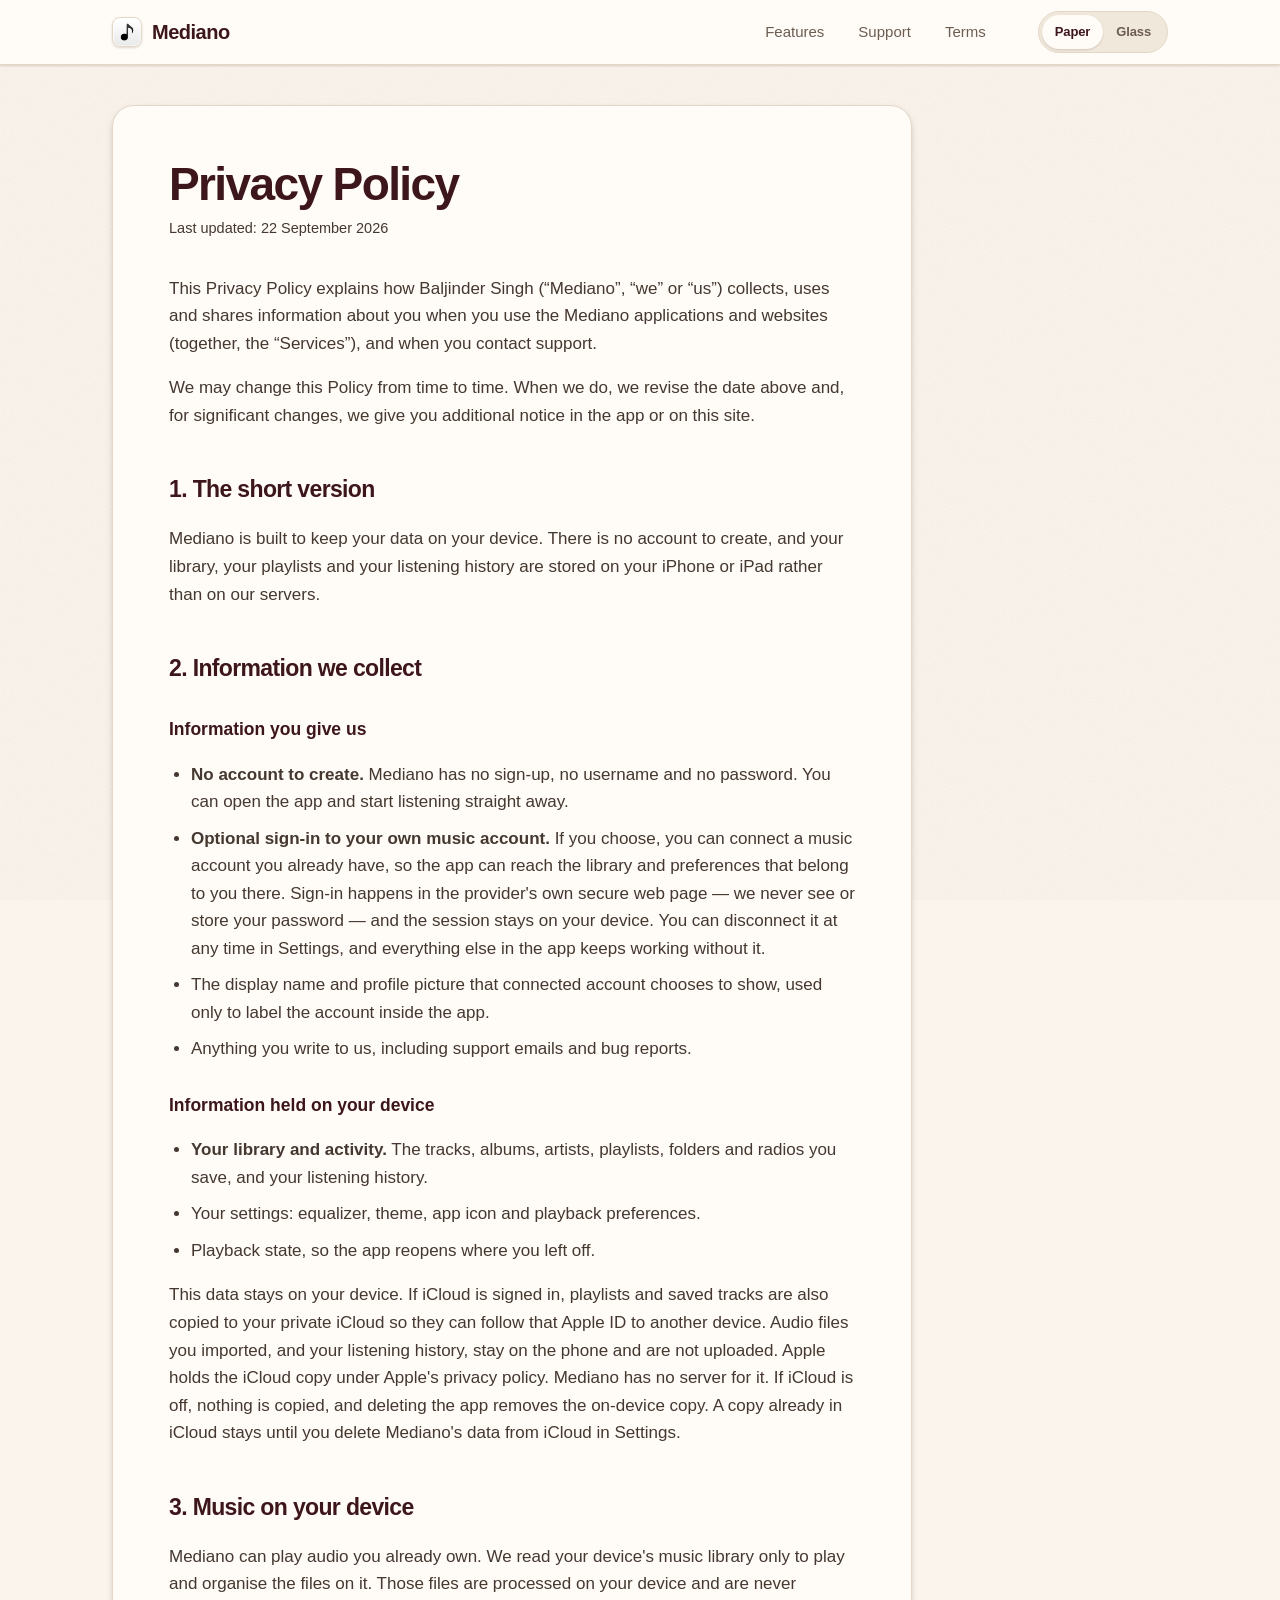
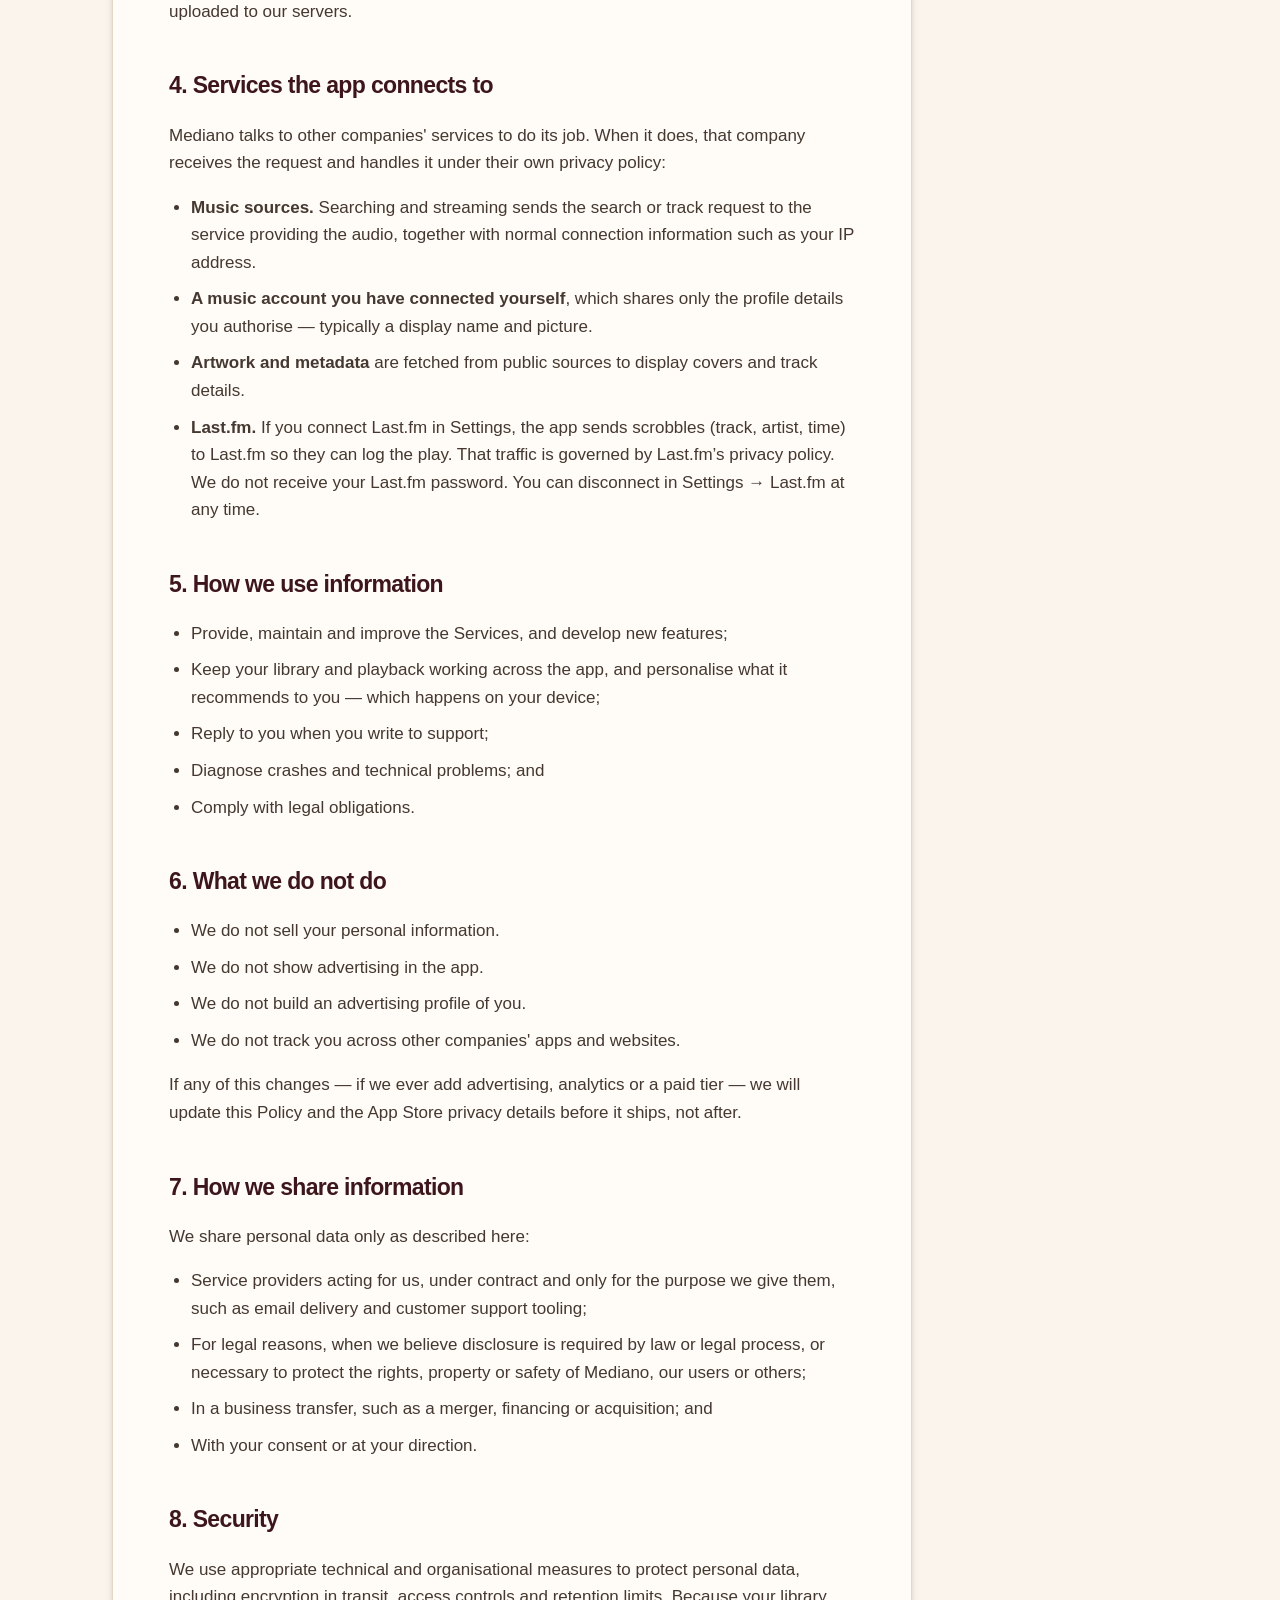
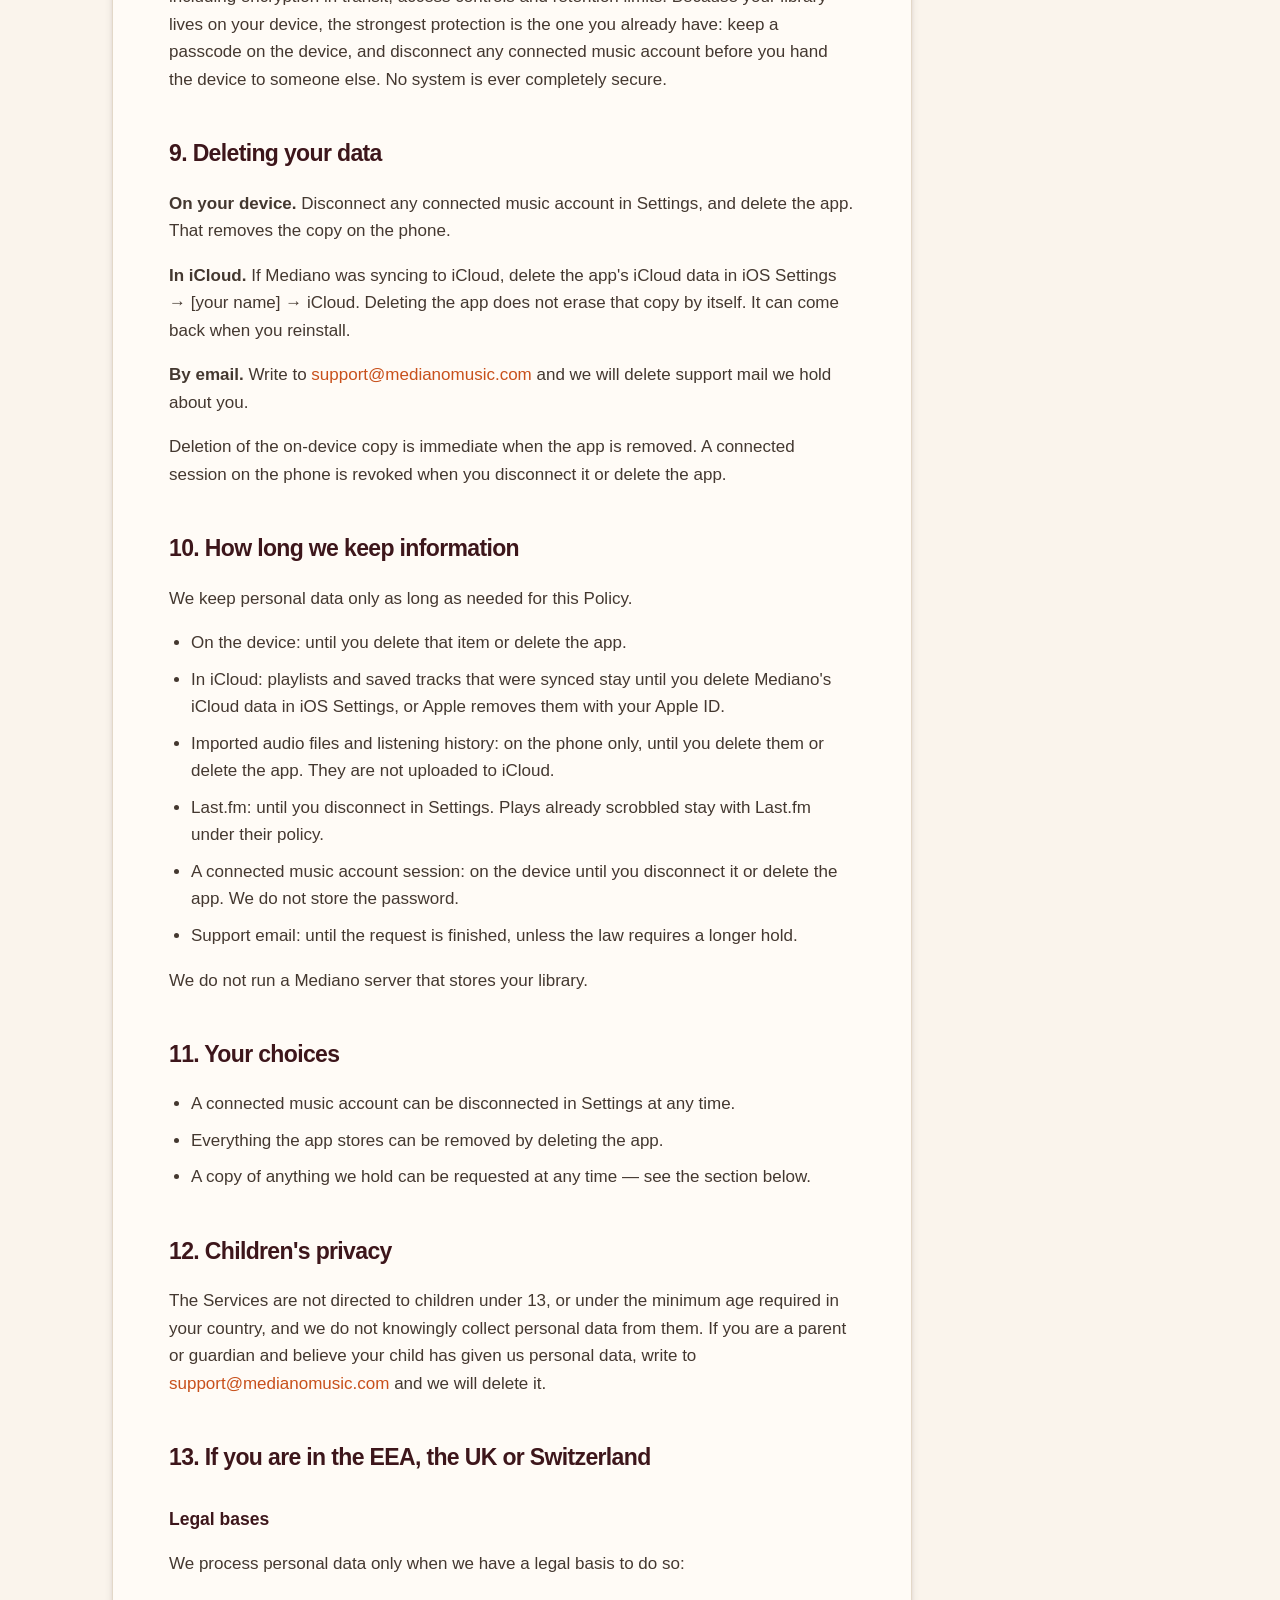
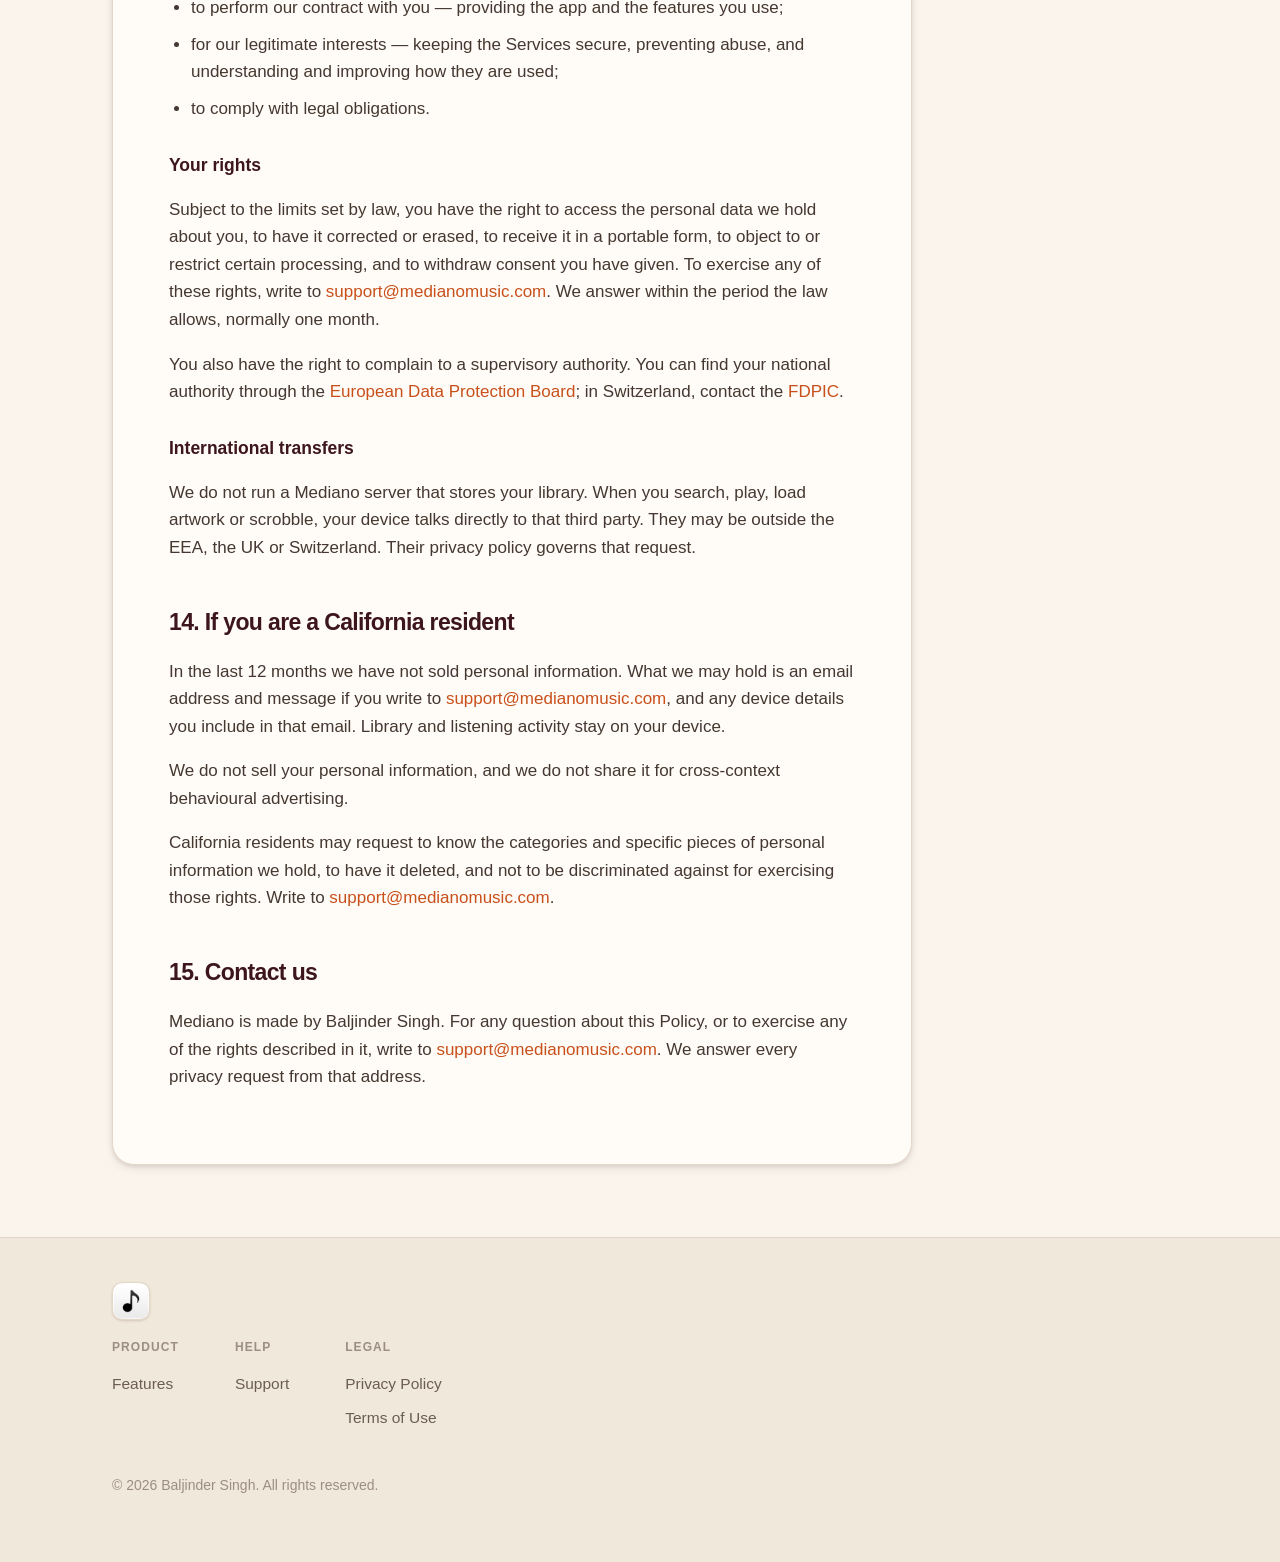
==== commit ed45a62a: "Update site content" ====
--- a/privacy.html
+++ b/privacy.html
@@ -29,13 +29,13 @@
 <main class="wrap">
   <article class="page">
   <h1>Privacy Policy</h1>
-  <p class="updated">Last updated: 19 September 2026</p>
-
-  <p>
-    This Privacy Policy explains how Mediano Music ("Mediano", "we" or "us")
-    collects, uses and shares information about you when you use our
-    applications and our websites (together, the "Services"), and when you
-    contact our support team.
+  <p class="updated">Last updated: 22 September 2026</p>
+
+  <p>
+    This Privacy Policy explains how Baljinder Singh (“Mediano”, “we” or “us”)
+    collects, uses and shares information about you when you use the Mediano
+    applications and websites (together, the “Services”), and when you
+    contact support.
   </p>
   <p>
     We may change this Policy from time to time. When we do, we revise the date
@@ -66,7 +66,7 @@
     <li>Your settings: equalizer, theme, app icon and playback preferences.</li>
     <li>Playback state, so the app reopens where you left off.</li>
   </ul>
-  <p>This data stays on the device. Deleting the app removes it.</p>
+  <p>This data stays on your device. If iCloud is signed in, playlists and saved tracks are also copied to your private iCloud so they can follow that Apple ID to another device. Audio files you imported, and your listening history, stay on the phone and are not uploaded. Apple holds the iCloud copy under Apple's privacy policy. Mediano has no server for it. If iCloud is off, nothing is copied, and deleting the app removes the on-device copy. A copy already in iCloud stays until you delete Mediano's data from iCloud in Settings.</p>
 
   <h2>3. Music on your device</h2>
   <p>
@@ -84,6 +84,7 @@
     <li><strong>Music sources.</strong> Searching and streaming sends the search or track request to the service providing the audio, together with normal connection information such as your IP address.</li>
     <li><strong>A music account you have connected yourself</strong>, which shares only the profile details you authorise — typically a display name and picture.</li>
     <li><strong>Artwork and metadata</strong> are fetched from public sources to display covers and track details.</li>
+    <li><strong>Last.fm.</strong> If you connect Last.fm in Settings, the app sends scrobbles (track, artist, time) to Last.fm so they can log the play. That traffic is governed by Last.fm’s privacy policy. We do not receive your Last.fm password. You can disconnect in Settings → Last.fm at any time.</li>
   </ul>
 
   <h2>5. How we use information</h2>
@@ -128,30 +129,26 @@
   </p>
 
   <h2>9. Deleting your data</h2>
-  <p>You can remove your data at any time, in one of two ways:</p>
-  <ul>
-    <li><strong>On your device, without contacting us.</strong> Disconnect any connected music account in Settings, and delete the app. Because your library, playback history and settings are held on the device, removing the app removes them.</li>
-    <li><strong>By email.</strong> Write to <a href="mailto:support@medianomusic.com">support@medianomusic.com</a> and we will delete anything we hold that relates to you, such as a support conversation.</li>
-  </ul>
-  <p>
-    Deletion is permanent and cannot be undone. Any connected session is revoked
-    immediately, and your library, playlists, listening history and preferences
-    go with the app when it is removed from the device. If you want a copy of your
-    library, export it from Settings before you delete the app rather than after.
-  </p>
+  <p><strong>On your device.</strong> Disconnect any connected music account in Settings, and delete the app. That removes the copy on the phone.</p>
+  <p><strong>In iCloud.</strong> If Mediano was syncing to iCloud, delete the app's iCloud data in iOS Settings → [your name] → iCloud. Deleting the app does not erase that copy by itself. It can come back when you reinstall.</p>
+  <p><strong>By email.</strong> Write to <a href="mailto:support@medianomusic.com">support@medianomusic.com</a> and we will delete support mail we hold about you.</p>
+  <p>Deletion of the on-device copy is immediate when the app is removed. A connected session on the phone is revoked when you disconnect it or delete the app.</p>
 
   <h2>10. How long we keep information</h2>
-  <p>
-    We keep personal data for no longer than is necessary for the purposes
-    described in this Policy. In practice, the data the app holds lives on your
-    device and goes when you remove the app. Records we are legally required to
-    retain are kept for the period the law prescribes.
-  </p>
+  <p>We keep personal data only as long as needed for this Policy.</p>
+  <ul>
+    <li>On the device: until you delete that item or delete the app.</li>
+    <li>In iCloud: playlists and saved tracks that were synced stay until you delete Mediano's iCloud data in iOS Settings, or Apple removes them with your Apple ID.</li>
+    <li>Imported audio files and listening history: on the phone only, until you delete them or delete the app. They are not uploaded to iCloud.</li>
+    <li>Last.fm: until you disconnect in Settings. Plays already scrobbled stay with Last.fm under their policy.</li>
+    <li>A connected music account session: on the device until you disconnect it or delete the app. We do not store the password.</li>
+    <li>Support email: until the request is finished, unless the law requires a longer hold.</li>
+  </ul>
+  <p>We do not run a Mediano server that stores your library.</p>
 
   <h2>11. Your choices</h2>
   <ul>
     <li>A connected music account can be disconnected in Settings at any time.</li>
-    <li>Push notifications can be turned off in your device settings at any time.</li>
     <li>Everything the app stores can be removed by deleting the app.</li>
     <li>A copy of anything we hold can be requested at any time — see the section below.</li>
   </ul>
@@ -172,8 +169,7 @@
   <ul>
     <li>to perform our contract with you — providing the app and the features you use;</li>
     <li>for our legitimate interests — keeping the Services secure, preventing abuse, and understanding and improving how they are used;</li>
-    <li>to comply with legal obligations; and</li>
-    <li>with your consent, for push notifications, which you can withdraw at any time.</li>
+    <li>to comply with legal obligations.</li>
   </ul>
 
   <h3>Your rights</h3>
@@ -195,19 +191,19 @@
 
   <h3>International transfers</h3>
   <p>
-    Some of the service providers we rely on operate outside the EEA, the UK and
-    Switzerland. When personal data is transferred to them, we rely on an
-    adequacy decision covering the destination country or on Standard Contractual
-    Clauses agreed with the provider concerned.
+    We do not run a Mediano server that stores your library. When you search, play,
+    load artwork or scrobble, your device talks directly to that third party. They
+    may be outside the EEA, the UK or Switzerland. Their privacy policy governs
+    that request.
   </p>
 
   <h2>14. If you are a California resident</h2>
   <p>
-    In the last 12 months we collected the following categories of personal
-    information: identifiers (such as a device identifier, and an email address
-    if you write to us) and internet or other electronic network activity
-    information (such as app usage). The sources, purposes and recipients are
-    described in the sections above.
+    In the last 12 months we have not sold personal information. What we may hold
+    is an email address and message if you write to
+    <a href="mailto:support@medianomusic.com">support@medianomusic.com</a>, and
+    any device details you include in that email. Library and listening activity
+    stay on your device.
   </p>
   <p>
     We do not sell your personal information, and we do not share it for
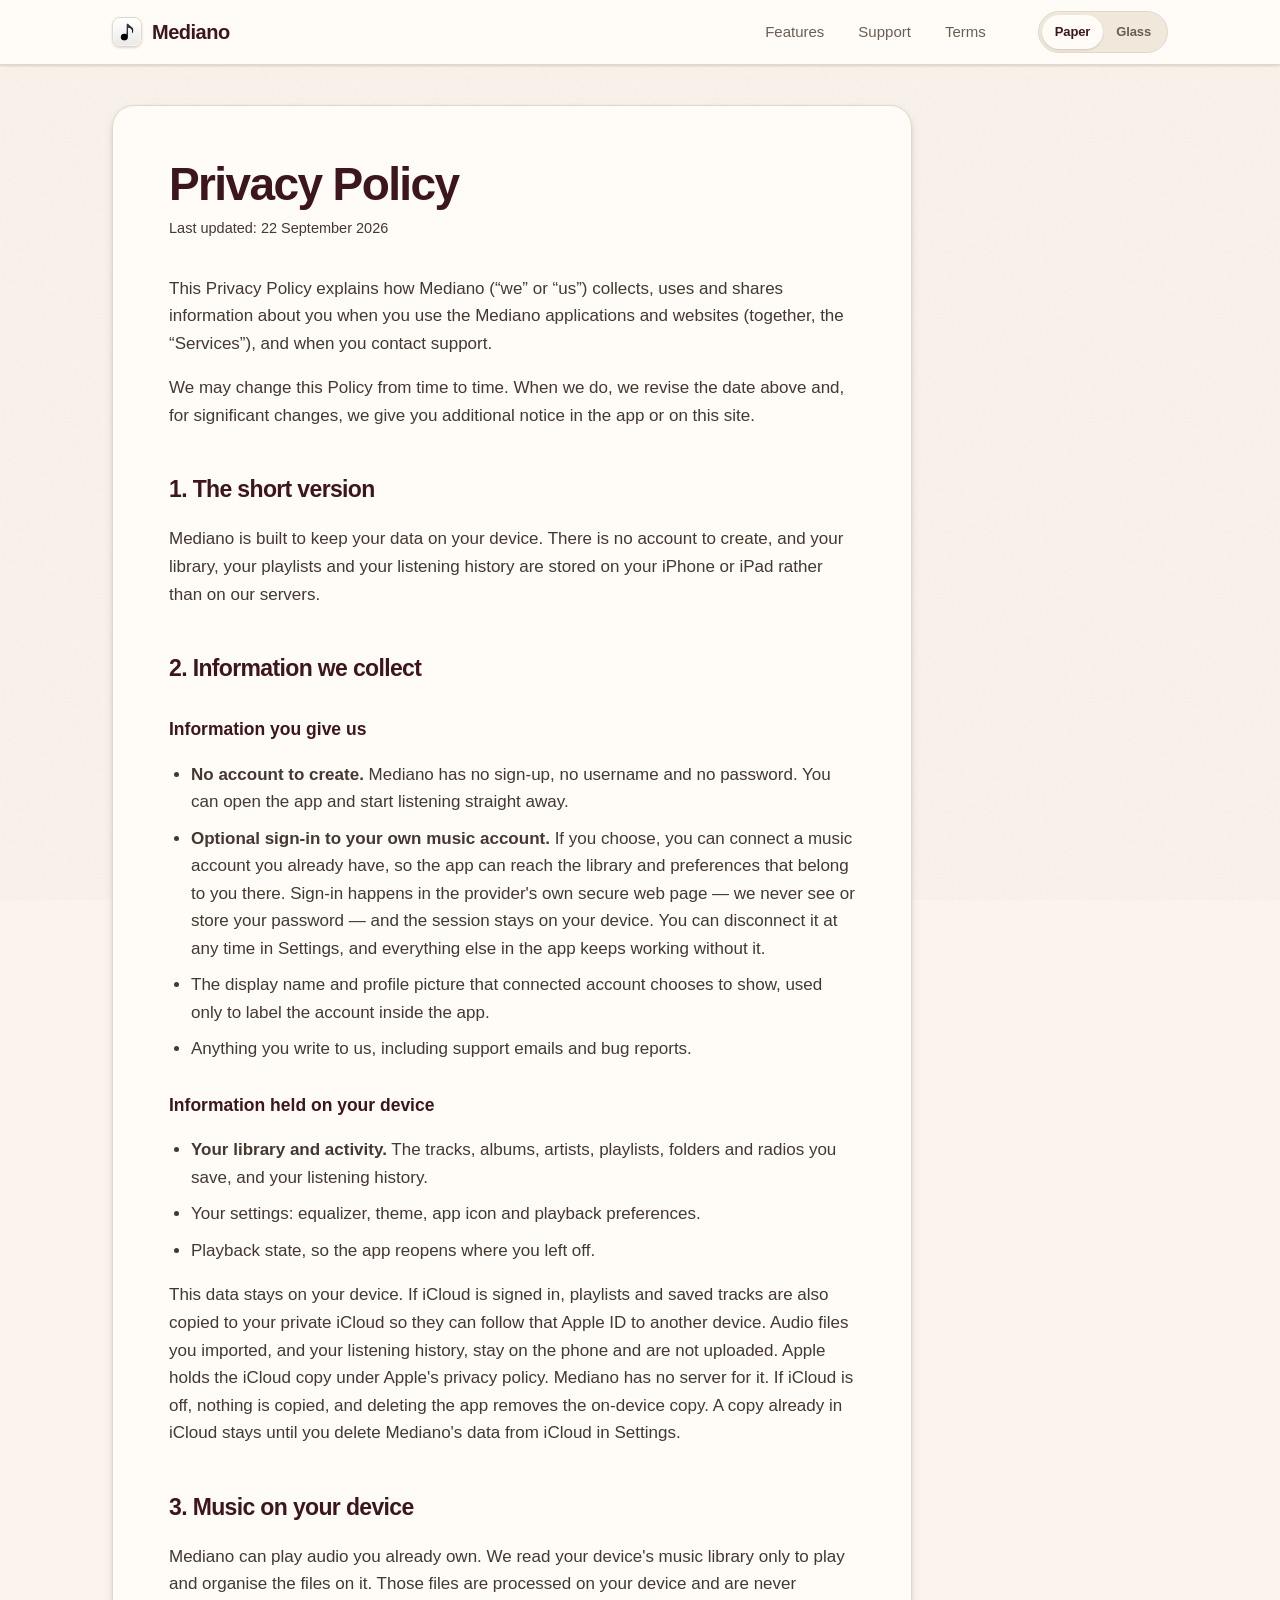
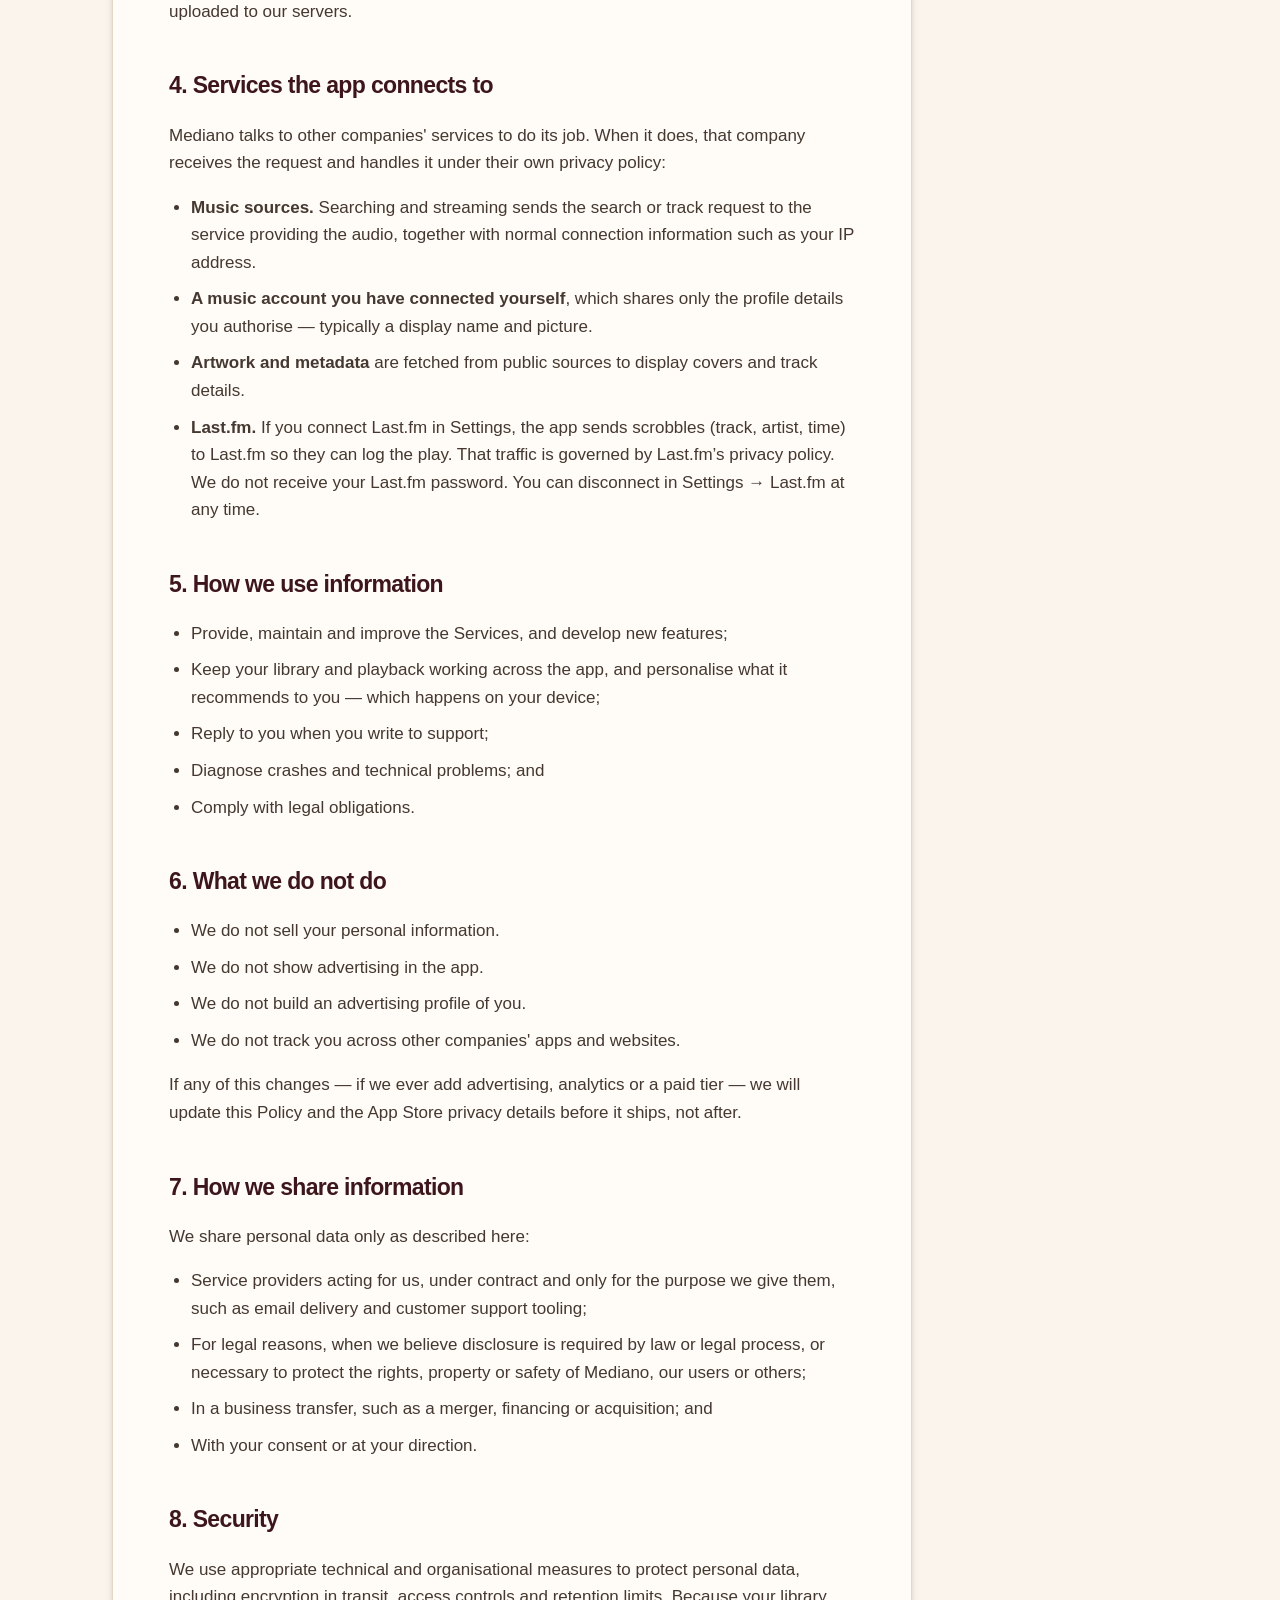
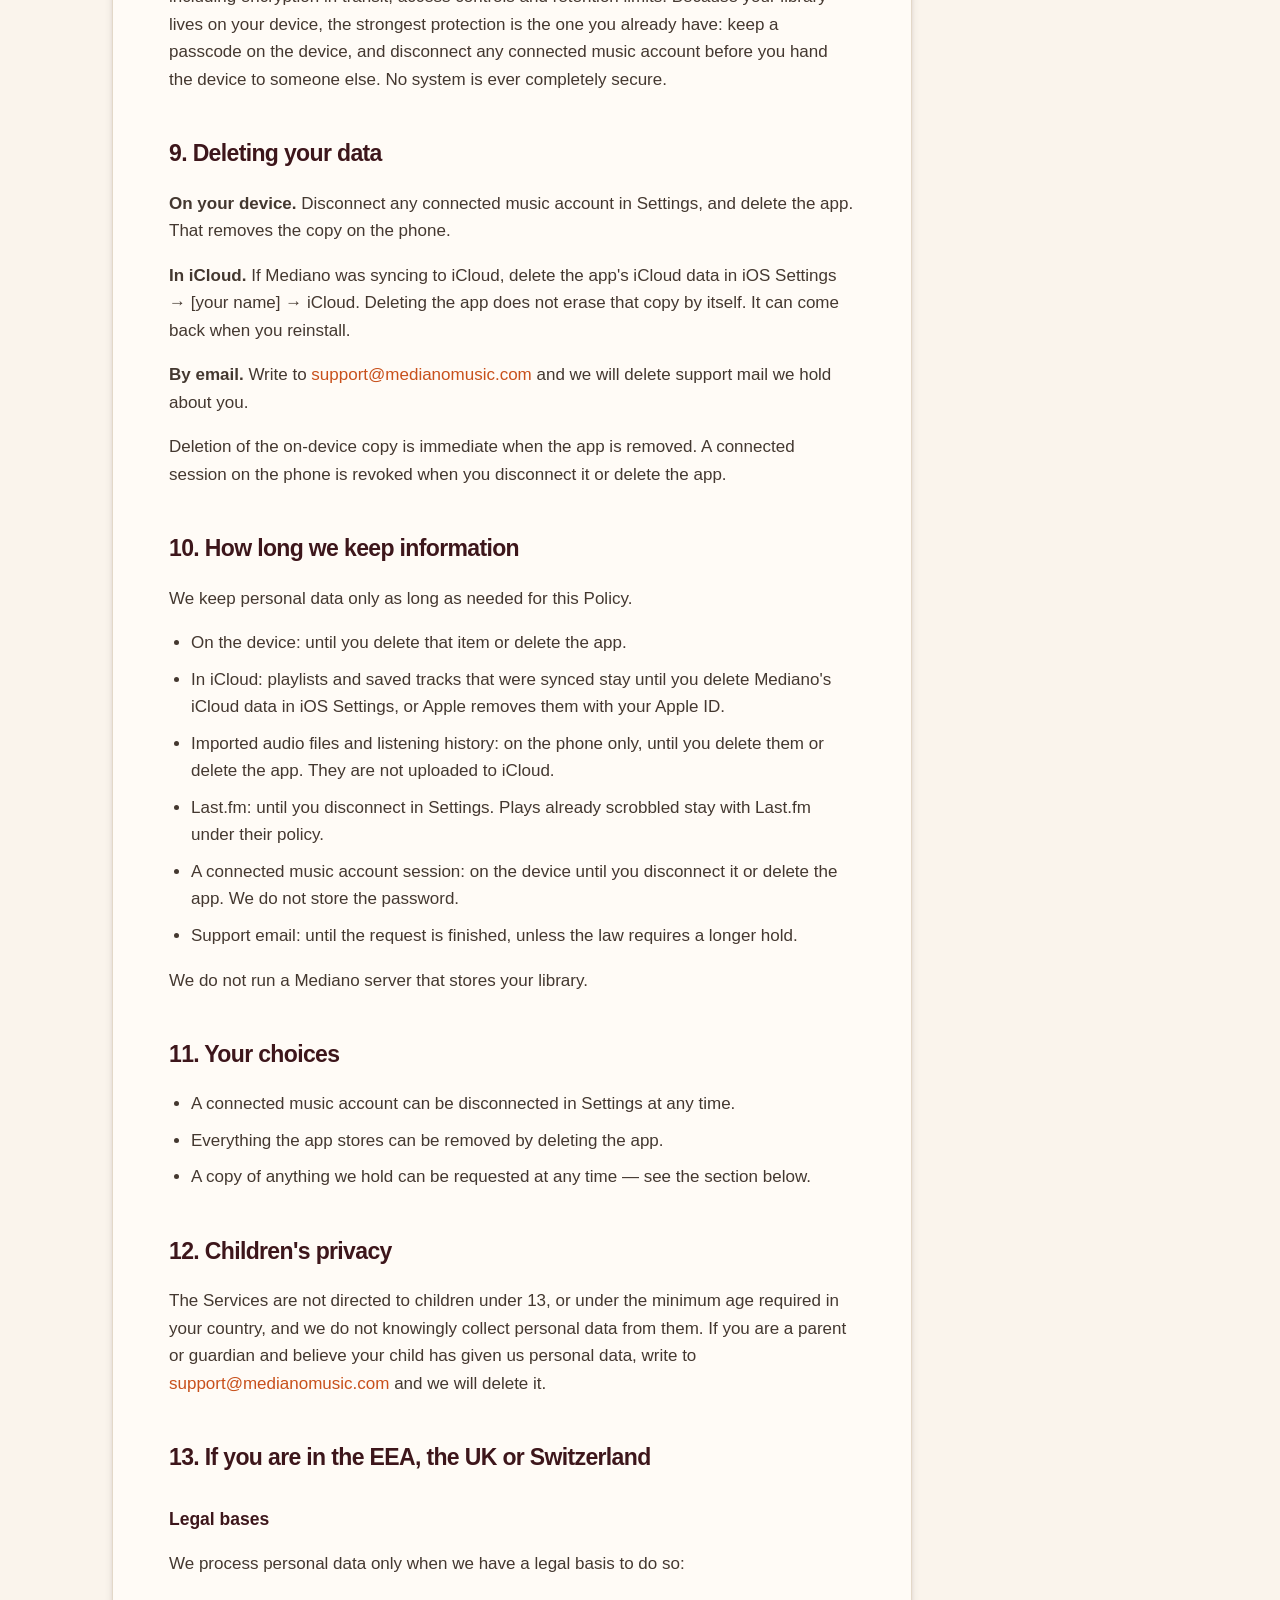
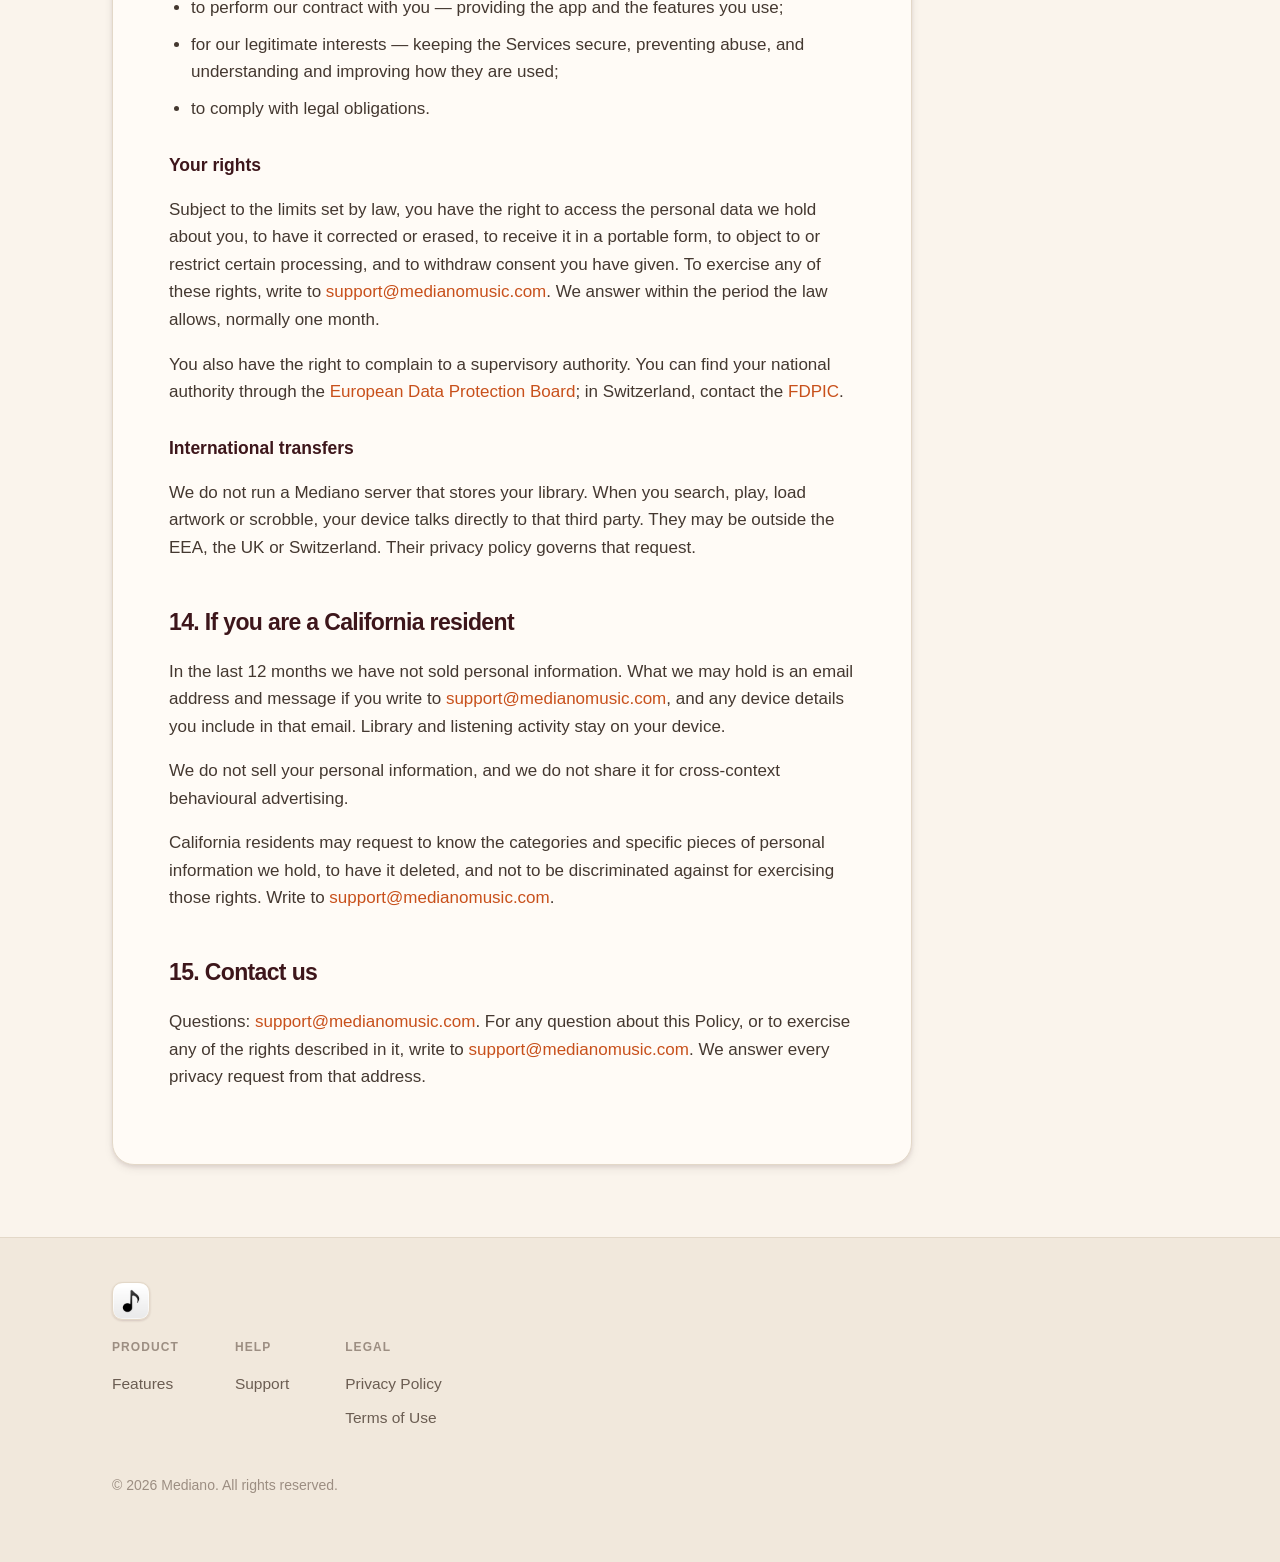
==== commit c2a9cefe: "Update site content" ====
--- a/privacy.html
+++ b/privacy.html
@@ -32,7 +32,7 @@
   <p class="updated">Last updated: 22 September 2026</p>
 
   <p>
-    This Privacy Policy explains how Baljinder Singh (“Mediano”, “we” or “us”)
+    This Privacy Policy explains how Mediano (“we” or “us”)
     collects, uses and shares information about you when you use the Mediano
     applications and websites (together, the “Services”), and when you
     contact support.
@@ -218,7 +218,7 @@
 
   <h2>15. Contact us</h2>
   <p>
-    Mediano is made by Baljinder Singh. For any question about this Policy, or to
+    Questions: <a href="mailto:support@medianomusic.com">support@medianomusic.com</a>. For any question about this Policy, or to
     exercise any of the rights described in it, write to
     <a href="mailto:support@medianomusic.com">support@medianomusic.com</a>. We answer every
     privacy request from that address.
@@ -234,7 +234,7 @@
       <div class="foot-col"><h4>Help</h4><a href="support.html">Support</a></div>
       <div class="foot-col"><h4>Legal</h4><a href="privacy.html">Privacy Policy</a><a href="terms.html">Terms of Use</a></div>
     </div>
-    <p class="copy">© 2026 Baljinder Singh. All rights reserved.</p>
+    <p class="copy">© 2026 Mediano. All rights reserved.</p>
   </div>
 </footer>
 
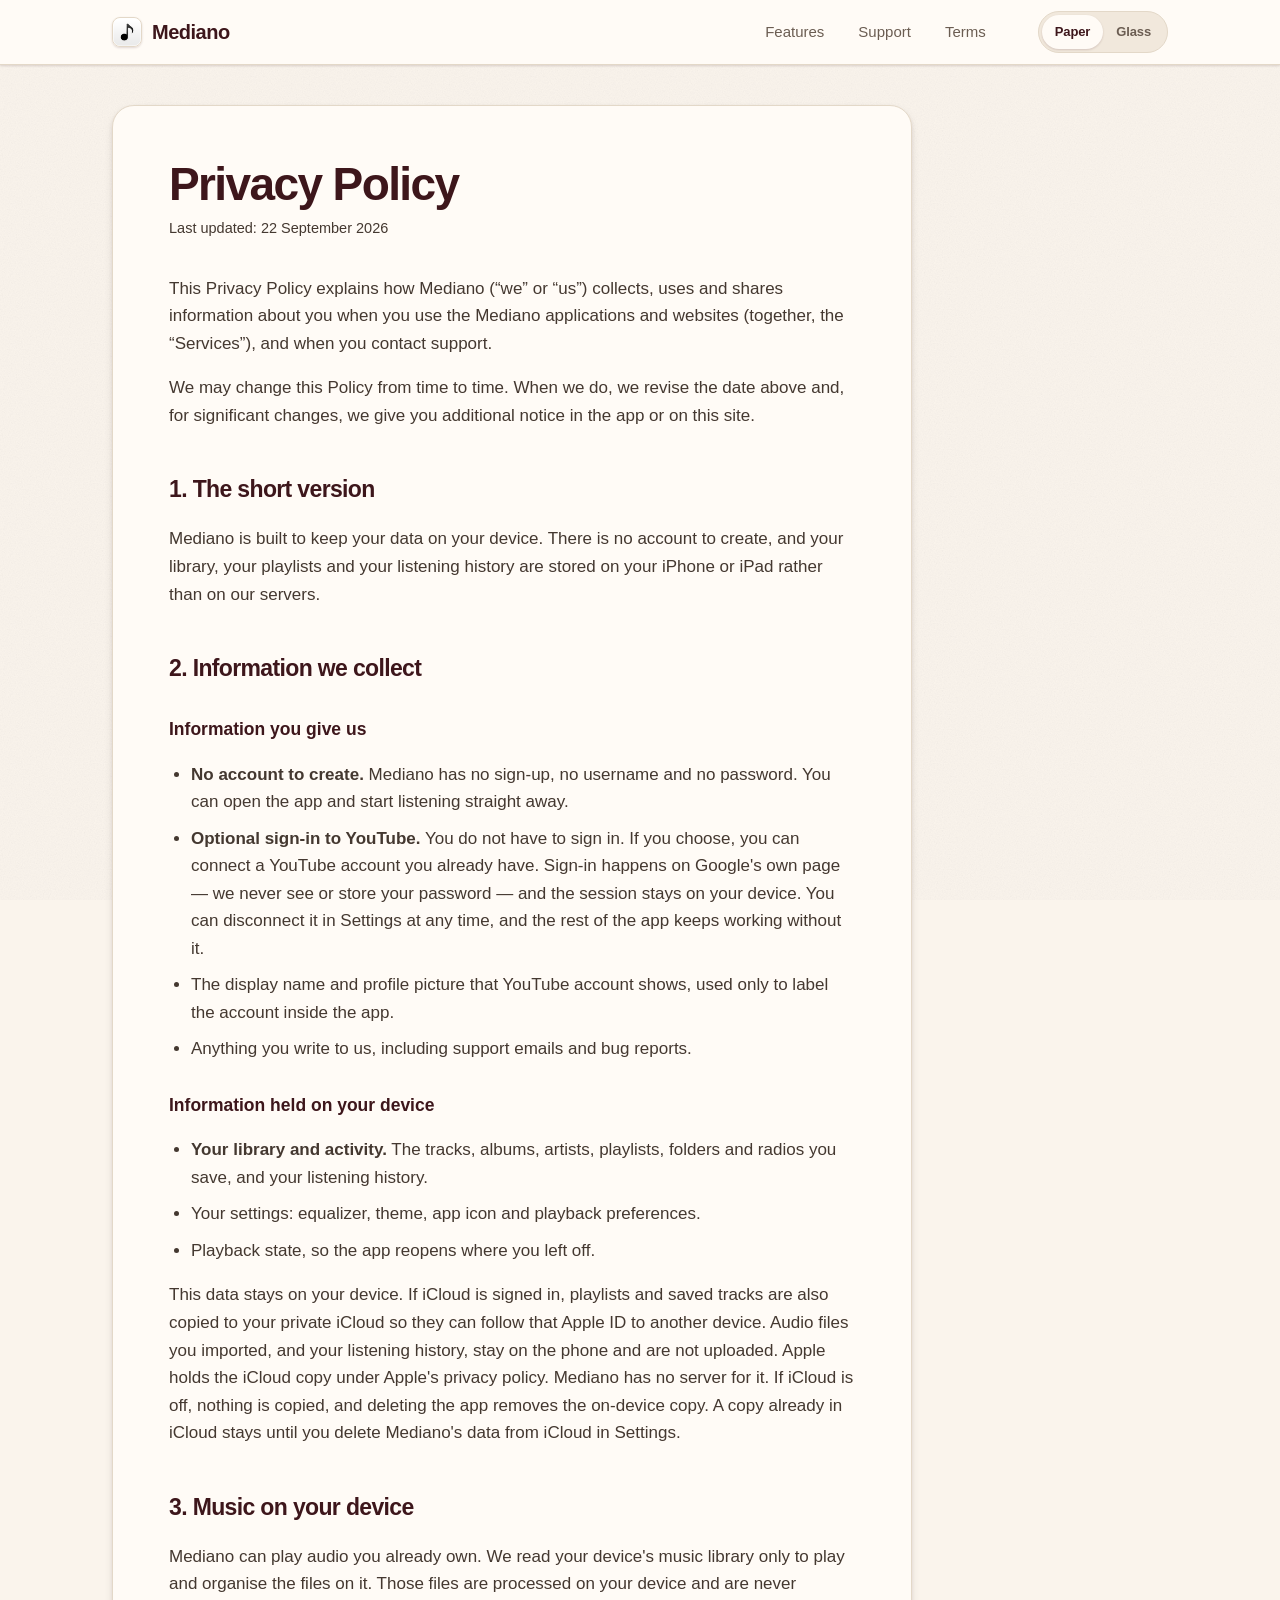
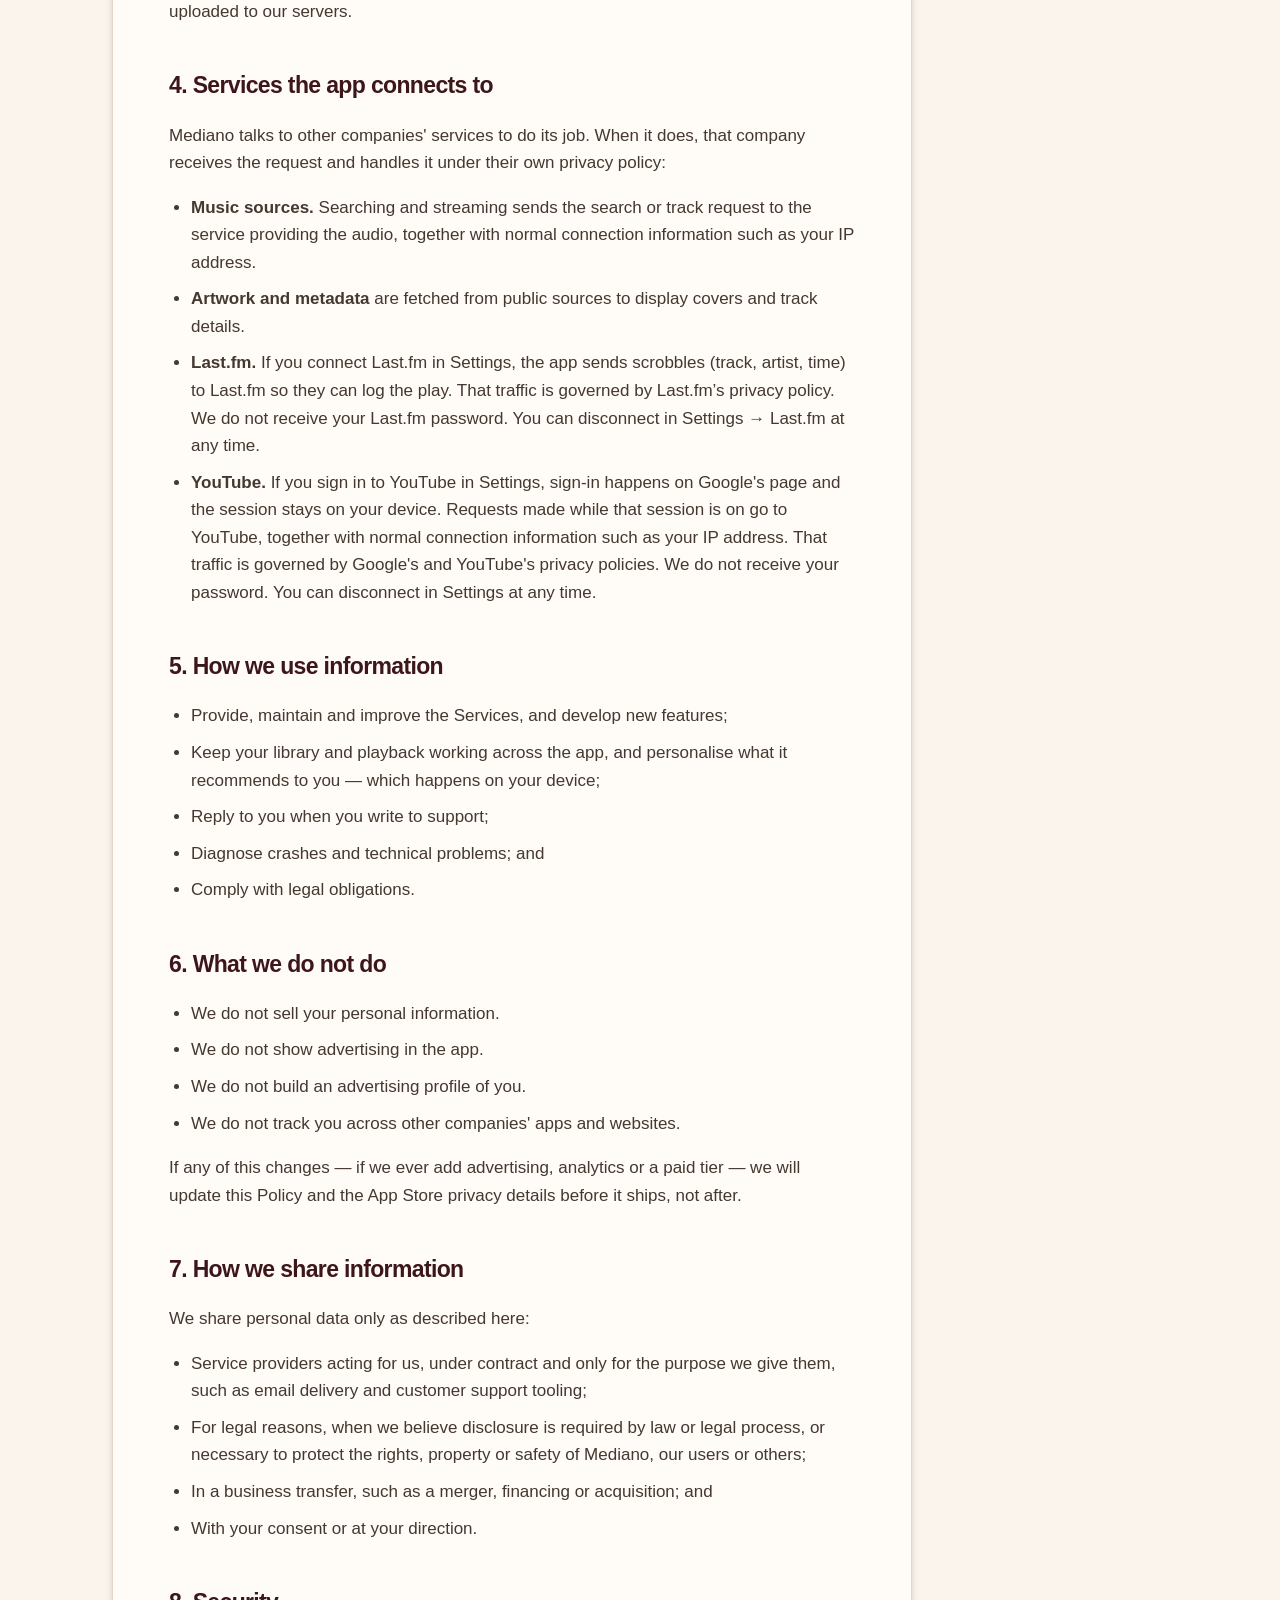
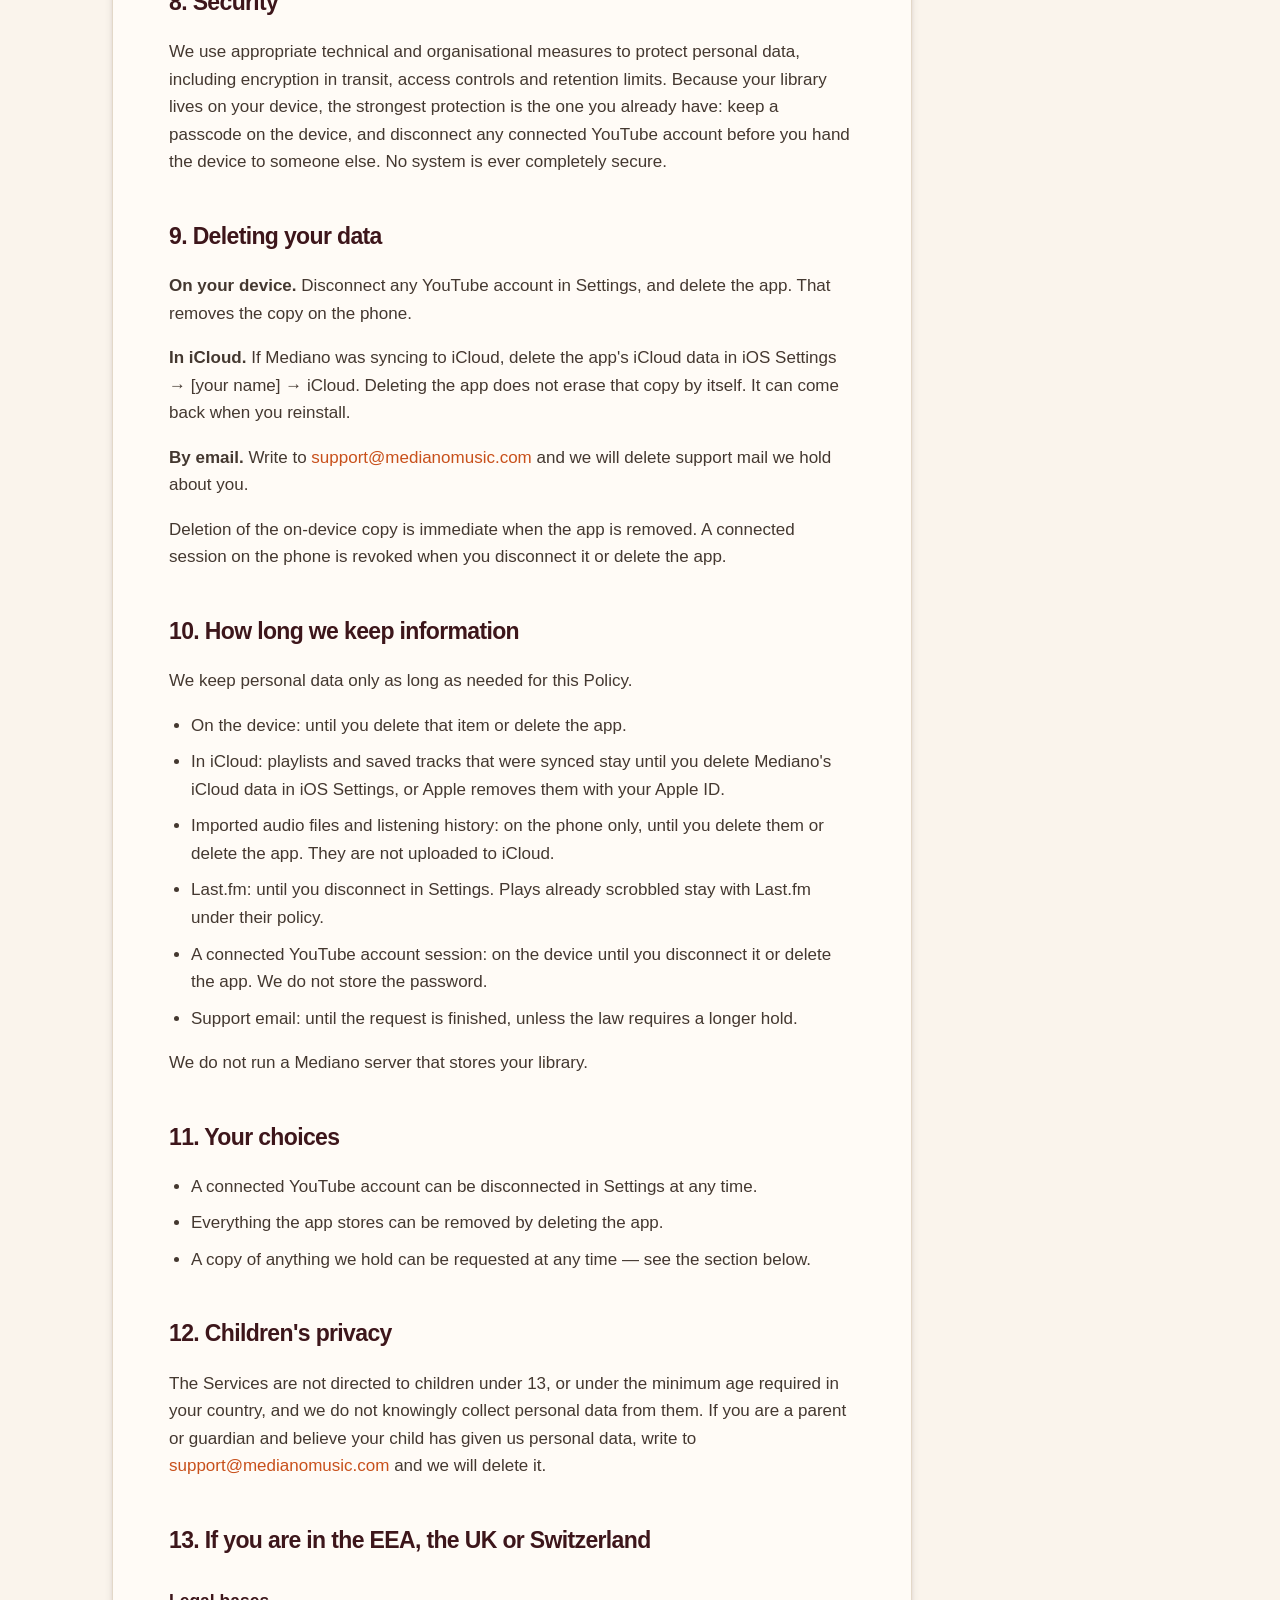
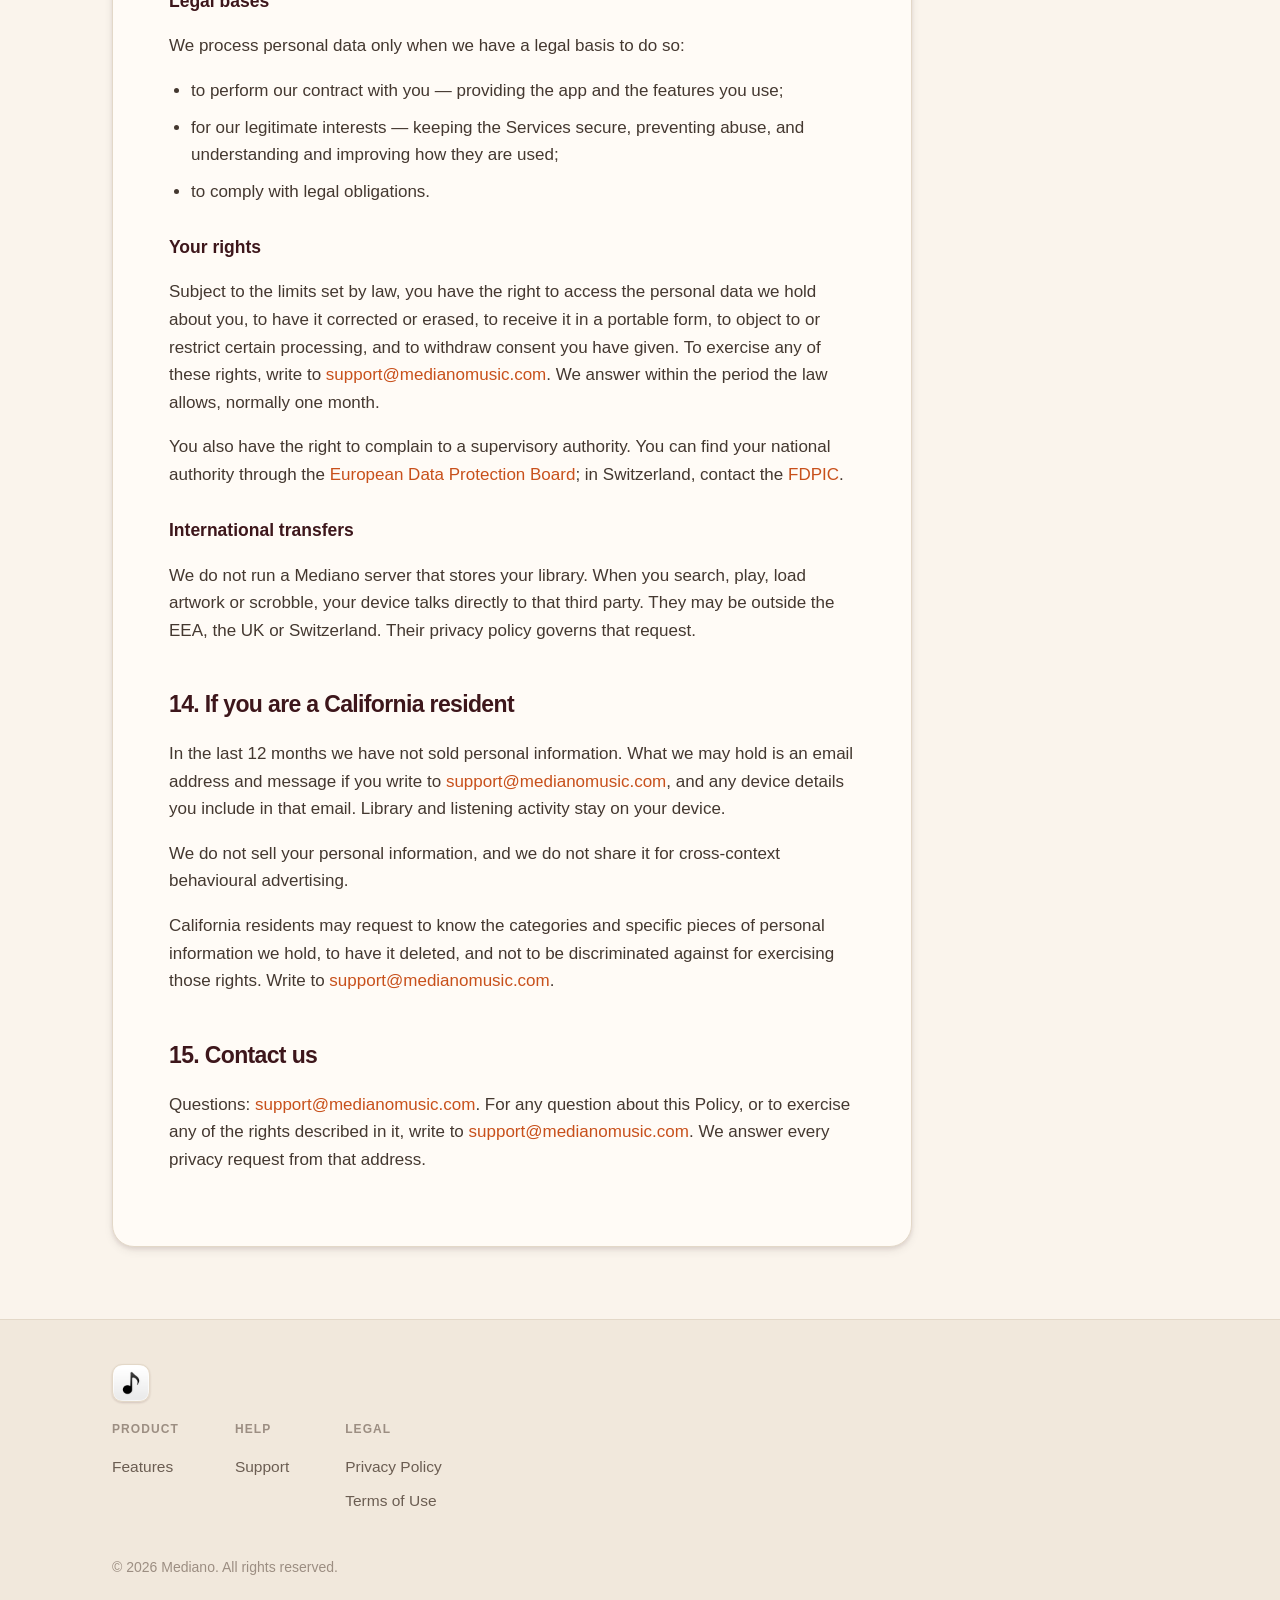
==== commit f3d05723: "Update privacy and terms" ====
--- a/privacy.html
+++ b/privacy.html
@@ -55,8 +55,8 @@
   <h3>Information you give us</h3>
   <ul>
     <li><strong>No account to create.</strong> Mediano has no sign-up, no username and no password. You can open the app and start listening straight away.</li>
-    <li><strong>Optional sign-in to your own music account.</strong> If you choose, you can connect a music account you already have, so the app can reach the library and preferences that belong to you there. Sign-in happens in the provider's own secure web page — we never see or store your password — and the session stays on your device. You can disconnect it at any time in Settings, and everything else in the app keeps working without it.</li>
-    <li>The display name and profile picture that connected account chooses to show, used only to label the account inside the app.</li>
+    <li><strong>Optional sign-in to YouTube.</strong> You do not have to sign in. If you choose, you can connect a YouTube account you already have. Sign-in happens on Google's own page — we never see or store your password — and the session stays on your device. You can disconnect it in Settings at any time, and the rest of the app keeps working without it.</li>
+    <li>The display name and profile picture that YouTube account shows, used only to label the account inside the app.</li>
     <li>Anything you write to us, including support emails and bug reports.</li>
   </ul>
 
@@ -82,9 +82,9 @@
   </p>
   <ul>
     <li><strong>Music sources.</strong> Searching and streaming sends the search or track request to the service providing the audio, together with normal connection information such as your IP address.</li>
-    <li><strong>A music account you have connected yourself</strong>, which shares only the profile details you authorise — typically a display name and picture.</li>
     <li><strong>Artwork and metadata</strong> are fetched from public sources to display covers and track details.</li>
     <li><strong>Last.fm.</strong> If you connect Last.fm in Settings, the app sends scrobbles (track, artist, time) to Last.fm so they can log the play. That traffic is governed by Last.fm’s privacy policy. We do not receive your Last.fm password. You can disconnect in Settings → Last.fm at any time.</li>
+    <li><strong>YouTube.</strong> If you sign in to YouTube in Settings, sign-in happens on Google's page and the session stays on your device. Requests made while that session is on go to YouTube, together with normal connection information such as your IP address. That traffic is governed by Google's and YouTube's privacy policies. We do not receive your password. You can disconnect in Settings at any time.</li>
   </ul>
 
   <h2>5. How we use information</h2>
@@ -124,12 +124,12 @@
     data, including encryption in transit, access controls and retention limits.
     Because your library lives on your device, the strongest protection is the
     one you already have: keep a passcode on the device, and disconnect any
-    connected music account before you hand the device to someone else. No system
+    connected YouTube account before you hand the device to someone else. No system
     is ever completely secure.
   </p>
 
   <h2>9. Deleting your data</h2>
-  <p><strong>On your device.</strong> Disconnect any connected music account in Settings, and delete the app. That removes the copy on the phone.</p>
+  <p><strong>On your device.</strong> Disconnect any YouTube account in Settings, and delete the app. That removes the copy on the phone.</p>
   <p><strong>In iCloud.</strong> If Mediano was syncing to iCloud, delete the app's iCloud data in iOS Settings → [your name] → iCloud. Deleting the app does not erase that copy by itself. It can come back when you reinstall.</p>
   <p><strong>By email.</strong> Write to <a href="mailto:support@medianomusic.com">support@medianomusic.com</a> and we will delete support mail we hold about you.</p>
   <p>Deletion of the on-device copy is immediate when the app is removed. A connected session on the phone is revoked when you disconnect it or delete the app.</p>
@@ -141,14 +141,14 @@
     <li>In iCloud: playlists and saved tracks that were synced stay until you delete Mediano's iCloud data in iOS Settings, or Apple removes them with your Apple ID.</li>
     <li>Imported audio files and listening history: on the phone only, until you delete them or delete the app. They are not uploaded to iCloud.</li>
     <li>Last.fm: until you disconnect in Settings. Plays already scrobbled stay with Last.fm under their policy.</li>
-    <li>A connected music account session: on the device until you disconnect it or delete the app. We do not store the password.</li>
+    <li>A connected YouTube account session: on the device until you disconnect it or delete the app. We do not store the password.</li>
     <li>Support email: until the request is finished, unless the law requires a longer hold.</li>
   </ul>
   <p>We do not run a Mediano server that stores your library.</p>
 
   <h2>11. Your choices</h2>
   <ul>
-    <li>A connected music account can be disconnected in Settings at any time.</li>
+    <li>A connected YouTube account can be disconnected in Settings at any time.</li>
     <li>Everything the app stores can be removed by deleting the app.</li>
     <li>A copy of anything we hold can be requested at any time — see the section below.</li>
   </ul>
